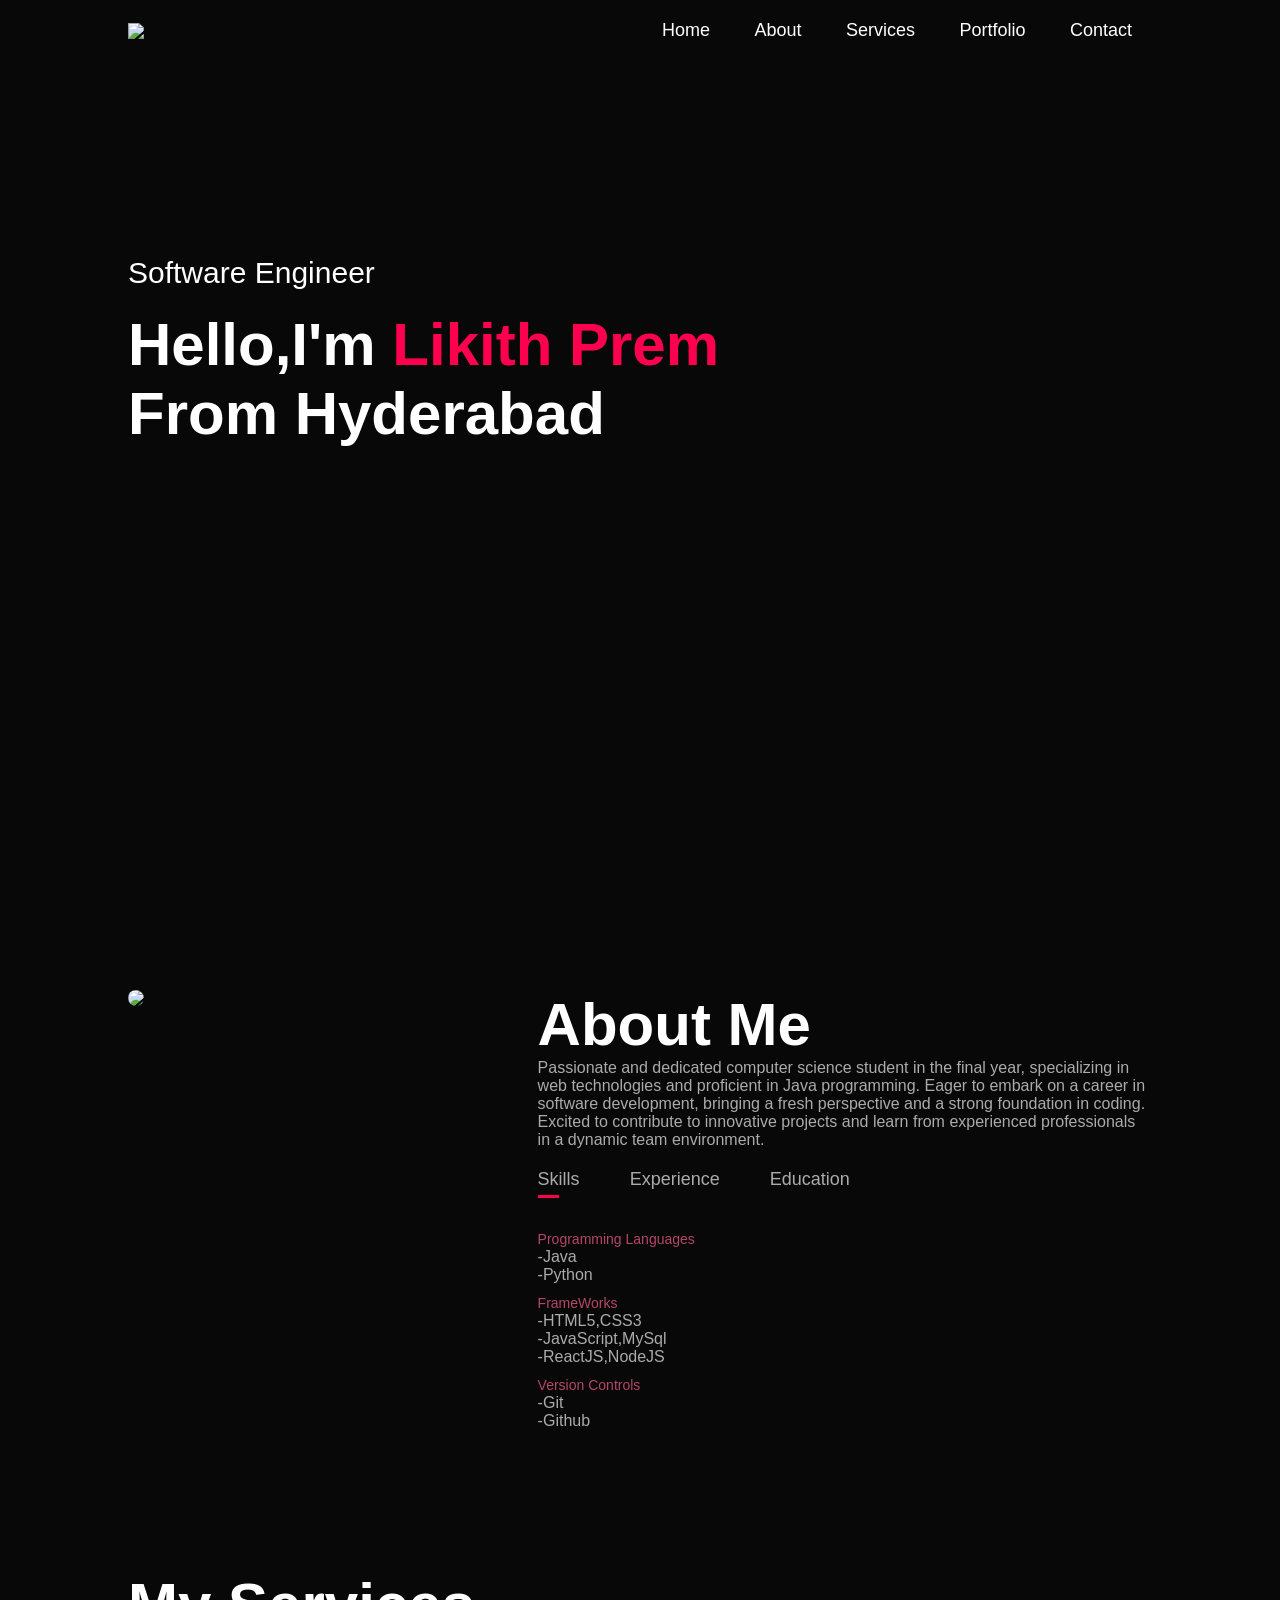
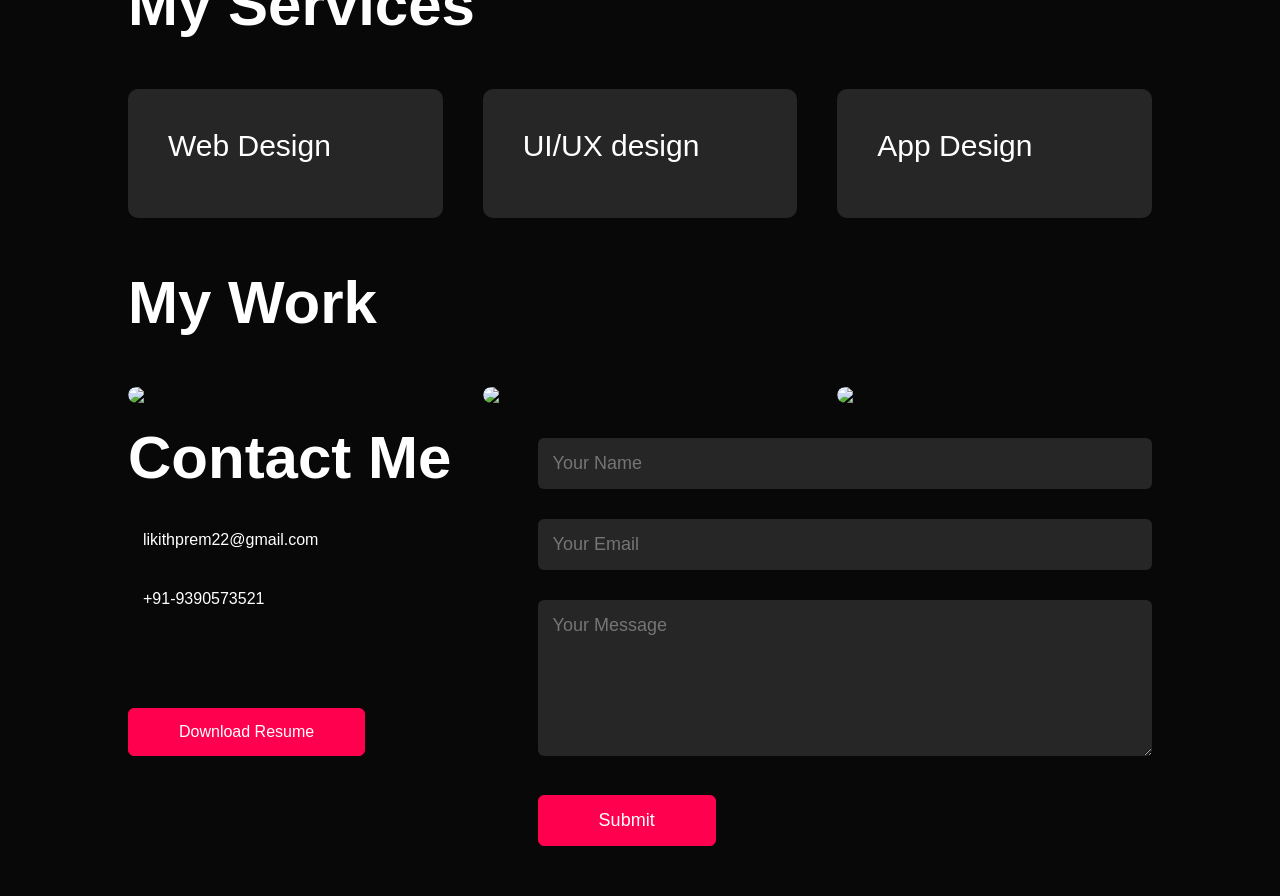
==== index.html @ 2af1be63 "Add files via upload" ====
<!DOCTYPE html>
<html lang="en">
<head>
    <meta charset="UTF-8">
    <meta name="viewport" content="width=device-width, initial-scale=1.0">
    <title>Personal Portfolio</title>
    <link rel="stylesheet" href="style.css">
    <script src="https://kit.fontawesome.com/5c89b0942e.js" crossorigin="anonymous"></script>
</head>
<body>
    <div id="header">
        <div class="container">
            <nav>
                <img src="pics\C (1).png" class="logo">
                <ul id="sidemenu">
                    <li><a href="#header">Home</a></li>
                    <li><a href="#about">About</a></li>
                    <li><a href="#services">Services</a></li>
                    <li><a href="#portfolio">Portfolio</a></li>
                    <li><a href="#contact">Contact</a></li>
                    <i class="fa-solid fa-circle-xmark"onclick="closemenu()"></i>
                </ul>
                <i class="fa-solid fa-bars"onclick="openmenu()"></i>
            </nav>
            <div class="header-text">
                <p>Software Engineer</p>
                <h1>Hello,I'm <span>Likith Prem</span><br>From Hyderabad</h1>
            </div>
        </div>
    </div>
    <!-- ----------------------about---------- -->
    <div id="about">
        <div class="container">
            <div class="row">
                <div class="about-col-1">
                    <img src="pics\mypic.jpg">
                </div>
                <div class="about-col-2">
                    <h1 class="sub-title">About Me</h1>
                    <p>Passionate and dedicated computer science student in the final year, specializing in web technologies and proficient in Java programming. Eager to embark on a career in software development, bringing a fresh perspective and a strong foundation in coding. Excited to contribute to innovative projects and learn from experienced professionals in a dynamic team environment.</p>
                    <div class="tab-titles">
                        <p class="tab-links active-link" onclick="opentab('skills')">Skills</p>
                        <p class="tab-links" onclick="opentab('experience')">Experience</p>
                        <p class="tab-links" onclick="opentab('education')">Education</p>
                    </div>
                    <div class="tab-contents active-tab" id="skills">
                        <ul>
                            <li><span>Programming Languages</span><br>-Java<br>-Python</li>
                            <li><span>FrameWorks</span><br>-HTML5,CSS3 <br>-JavaScript,MySql<br>-ReactJS,NodeJS</li>
                            <li><span>Version Controls</span><br>-Git <br>-Github</li>
                        </ul>
                    </div>
                    <div class="tab-contents" id="experience">
                        <ul>
                            <li><span>SDE Intern(ITJOBXS)</span><br>Jan 2023 - April 2023(Online) <br>-worked on the Design and Development part of a fully responsive webpage for a particular section of Desi QnA.
                            <br>-Worked on User Verification/Authentication + Engineering
                            challenges of detecting and removing fake bots and posts.
                        <br>-Tech Stacks: HTML, CSS, JS, Bootstrap, PHP, MySQL</li>
                        </ul>
                    </div>
                    <div class="tab-contents" id="education">
                        <ul>
                            <li><span>B-Tech(CSE) - 8.17CGPA</span> <br>Gokaraju Rangaraju Institute of Engineering & Technology<br>Dec 2020-Currently</li>
                            <li><span>Higher Secondary - 85%</span> <br>Sri Chaitanya Junior Kalasala<br>2019</li>
                            <li><span>Secondary - 9.0CGPA</span> <br>Gowtham Model School<br>2017</li>
                        </ul>
                    </div>
                </div>
            </div>
        </div>
    </div>
    <!-- --------------------------services--------------------- -->
    <div id="services">
        <div class="container">
            <h1 class="sub-title">My Services</h1> 
            <div class="services-list">
                <div>
                    <i class="fa-solid fa-code"></i>
                    <h2>Web Design</h2>
                    <p></p>
                    <!-- <a href="#">Learn More</a> -->
                </div>
                <div>
                    <i class="fa-solid fa-crop"></i>
                    <h2>UI/UX design</h2>
                    <p></p>
                    <!-- <a href="#">Learn More</a> -->
                </div>
                <div>
                    <i class="fa-brands fa-app-store-ios"></i>
                    <h2>App Design</h2>
                    <p></p>
                    <!-- <a href="#">Learn More</a> -->
                </div>
            </div>
        </div>
    </div>
    <!-- ---------------portfolio---------- -->
    <div id="portfolio">
        <div class="container">
            <h1 class="sub-title">My Work</h1>
            <div class="work-list">
                <div class="work">
                    <img src="pics\work-1.png">
                    <div class="layer">
                        <h3>social media App</h3>
                        <p>the app connects people</p>
                        <a href="#"><i class="fa-sharp fa-solid fa-arrow-up-right-from-square"></i></a>
                    </div>
                </div>
                <div class="work">
                    <img src="pics\Myntra.jpg">
                    <div class="layer">
                        <h3>Myntra Clone</h3>
                        <p>"Introducing our Myntra-inspired e-commerce platform, redefining online fashion experiences."</p>
                        <a href="https://github.com/Likithprem22/Myntra-clone"><i class="fa-sharp fa-solid fa-arrow-up-right-from-square"></i></a>
                    </div>
                </div>
                <div class="work">
                    <img src="pics\memory1.jpg">
                    <div class="layer">
                        <h3>Memory Game</h3>
                        <p>"Presenting a captivating memory game where fun meets cognitive challenge in every flip!"</p>
                        <a href="https://github.com/Likithprem22/MemoryGame"><i class="fa-sharp fa-solid fa-arrow-up-right-from-square"></i></a>
                    </div>
                </div>
            </div>
            <!-- <a href="#" class="btn">See more</a> -->
        </div>
    </div>
    <!-- -----------------contact-------- -->
    <div id="contact">
        <div class="container">
            <div class="row">
                <div class="contact-left">
                    <h1 class="sub-title">Contact Me</h1>
                    <p><i class="fa-solid fa-paper-plane"></i>likithprem22@gmail.com</p>
                    <p><i class="fa-sharp fa-solid fa-phone"></i>+91-9390573521</p>
                    <div class="social-icons">
                        <a href="https://www.linkedin.com/in/cheema-likith-prem/"><i class="fa-brands fa-linkedin"></i></a>
                        <a href="https://www.instagram.com/likithprem22/"><i class="fa-brands fa-instagram"></i></a>
                        <a href=""><i class="fa-brands fa-twitter"></i></a>
                    </div>
                    <a href="pics\LikithPrem_resume (3).pdf" download class="btn btn2">Download Resume</a>
                </div>
                <div class="contact-right">
                    <form name="submit-to-google-sheet">
                        <input type="text" name="Name" placeholder="Your Name" required>
                        <input type="email" name="email" placeholder="Your Email" required>
                        <textarea name="Message" rows="6" placeholder="Your Message"></textarea>
                        <button type="submit" class="btn btn2">Submit</button>
                    </form>
                    <span id="msg"></span>
                </div>
            </div>
        </div>
        <!-- <div class="copyright">
            <p>Copyright</p>
        </div> -->
    </div>
    <script>
        var tablinks =document.getElementsByClassName("tab-links");
        var tabcontents =document.getElementsByClassName("tab-contents");
        function opentab(tabname){
            for(tablink of tablinks){
                tablink.classList.remove("active-link");
            }
            for(tabcontent of tabcontents){
                tabcontent.classList.remove("active-tab");
            }
            event.currentTarget.classList.add("active-link");
            document.getElementById(tabname).classList.add("active-tab");
        }
    </script>
    <script>
var sidemenu = document.getElementById("sidemenu");
function openmenu(){
    sidemenu.style.right= "0";
}
function closemenu(){
    sidemenu.style.right= "-200px";
}
</script>
<script>
    const scriptURL = 'https://script.google.com/macros/s/AKfycbwLRr-toglvDGui-hC7Mgb5IeVQiVKmp1J4BWBomZc_WEASEVz33Jfh1xf89oc_VymQ/exec'
    const form = document.forms['submit-to-google-sheet']
    const msg=document.getElementById("msg")
    form.addEventListener('submit', e => {
      e.preventDefault()
      fetch(scriptURL, { method: 'POST', body: new FormData(form)})
        .then(response => {
            msg.innerHTML = "Message Sent Successfully"
            setTimeout(function(){
                msg.innerHTML=""
            },5000)
            form.reset()
        })
        .catch(error => console.error('Error!', error.message))
    })
  </script>
</body>
</html>
---- style.css ----
*{
    margin: 0;
    padding: 0;
    /* font-family: 'Poppins',sans-serif; */
    font-family: sans-serif;
    box-sizing: border-box;
}
html{
    scroll-behavior: smooth;
}
body{
    background: #080808;
    color: #fff;
}
#header{
    width: 100%;
    height: 100vh;
    /* background-image: url(--); */
    background-size: cover;
    background-position:center;
}
.container{
    padding: 10px 10%;
}
nav{
    display: flex;
    align-items: center;
    justify-content: space-between;
    flex-wrap: wrap;
}
.logo{
    width:140px;
}
nav ul li{
    display: inline-block;
    list-style: none;
    margin: 10px 20px;
}
nav ul li a{
    color: #fff;
    text-decoration: none;
    font-size: 18px;
    position: relative;
}
nav ul li a::after{
    content: '';
    width: 0%;
    height: 3px;
    background: #ff004f;
    position: absolute;
    left: 0;
    bottom: -6px;
    transition: 0.5s;
}
nav ul li a:hover::after{
    width: 100%;
}
.header-text{
    margin-top: 20%;
    font-size: 30px;
}
.header-text h1{
    font-size: 60px;
    margin-top: 20px;
}
.header-text h1 span{
    color: #ff004f;
}
/* -----------about----------- */
#about{
    padding: 80px 0;
    color: #ababab;
}
.row{
    display: flex;
    justify-content: space-between;
    flex-wrap: wrap;
}
.about-col-1{
    flex-basis: 35%;
}
.about-col-1 img{
    width: 100%;
    border-radius: 15px;
}
.about-col-2{
    flex-basis: 60%;
}
.sub-title{
    font-size: 60px;
    font-weight: 600;
    color: #fff;
}
.tab-titles{
    display: flex;
    margin: 20px 0 40px;
}
.tab-links{
    margin-right: 50px;
    font-size: 18px;
    font-weight: 500;
    cursor: pointer;
    position: relative;
}
.tab-links::after{
    content: '';
    width: 0;
    height: 3px;
    background:#ff004f;
    position: absolute;
    left: 0;
    bottom: -8px;
    transition: 0.5s;
}
.tab-links.active-link::after{
    width: 50%;
}
.tab-contents ul li{
    list-style: none;
    margin: 10px 0;
}
.tab-contents ul li span{
    color: #b54769;
    font-size: 14px;
}
.tab-contents{
    display: none;
}
.tab-contents.active-tab{
    display: block;
}
/* ---------------------services----------------- */
#services{
    padding: 30px 0;
}
.services-list{
    display: grid;
    grid-template-columns: repeat(auto-fit,minmax(250px, 1fr));
    grid-gap: 40px;
    margin-top: 50px;
}
.services-list div{
    background: #262626;
    padding: 40px;
    font-size: 13px;
    font-weight: 300;
    border-radius: 10px;
    transition: background 0.5s,transform 0.5s;
}
.services-list div i{
    font-size: 50px;
    margin-bottom: 30px;;
}
.services-list div h2{
    font-size: 30px;
    font-weight: 500;
    margin-bottom: 15px;
}
.services-list div a{
    text-decoration: none;
    color: #fff;
    font-size: 12px;
    margin-top: 20px;
    display: inline-block;
}
.services-list div:hover{
    background: #ff004f;
    transform: translateY(-10px);
}
/* ------------------portfolio---------- */
#porfolio{
    padding: 50px 0;
}
.work-list{
    display: grid;
    grid-template-columns: repeat(auto-fit,minmax(250px, 1fr));
    grid-gap: 40px;
    margin-top: 50px;
}
.work{
    border-radius: 10px;
    position: relative;
    overflow: hidden;
}
.work img{
    width: 100%;
    border-radius: 10px;
    display: block;
    transition: transform 0.5s;
}
.layer{
    width: 100%;
    height: 0;
    background: linear-gradient(rgba(0,0,0,0.6),#ff004f);
    border-radius: 10px;
    position: absolute;
    left: 0;
    bottom: 0;
    overflow: hidden;
    display: flex;
    align-items: center;
    justify-content: center;
    flex-direction: column;
    padding: 0 40px;
    text-align: center;
    font-size: 14px;
    transition: height 0.5s;
}
.layer h3{
    font-weight: 500;
    margin-bottom: 20px;
}
.layer a{
    margin-top: 20px;
    color: #ff004f;
    text-decoration: none;
    font-size: 18px;
    line-height: 60px;
    background: #fff;
    width: 60px;
    height: 60px;
    border-radius: 50%;
    text-align: center;
}
.work:hover img{
    transform: scale(1.1);
}
.work:hover .layer{
    height: 100%;
}
.btn{
    display: block;
    margin: 50px auto;
    width: fit-content;
    border: 1px solid #ff004f;
    padding: 14px 50px;
    border-radius: 6px;
    text-decoration: none;
    color: #fff;
    transition: background 0.5s;
}
.btn:hover{
    background: #ff004f;
}
/* -----------------contact--------- */
.contact-left{
    flex-basis: 35%;
}
.contact-right{
    flex-basis: 60%;
}
.contact-left p{
    margin-top: 30px;
}
.contact-left p i{
    color: #ff004f;
    margin-right: 15px;
    font-size: 25px;
}
.social-icons{
    margin-top: 30px;
}
.social-icons a{
    text-decoration: none;
    font-size: 30px;
    margin-right: 15px;
    color: #ababab;
    display: inline-block;
    transition: transform 0.5s;
}
.social-icons a:hover{
    color:#ff004f;
    transform: translateY(-5px);
}
.btn.btn2{
    display: inline-block;
    background: #ff004f;
}
.contact-right form{
    width: 100%;
}
form input,form textarea{
    width: 100%;
    border: 0;
    outline: none;
    background: #262626;
    padding: 15px;
    margin: 15px 0;
    color: #fff;
    font-size: 18px;
    border-radius: 6px;
}
form .btn2{
    padding: 14px 60px;
    font-size: 18px;
    margin-top: 20px;
    cursor: pointer;
}
.copyright{
    width: 100%;
    text-align: center;
    padding: 25px 0;
    background: #262626;
    font-weight: 300;
    margin-top: 20px;
}
/* ----------------------css for small screen--------- */
nav .fa-solid{
    display: none;
}
@media only screen and (max-width:600px){
    #header{
        background-image: url(pics/phone-background.png);
    }
    .header-text{
        margin-top: 100%;
        font-size: 16px;
    }
    .header-text h1{
        font-size: 30px;
    }
    nav .fa-solid{
        display: block;
        font-size: 25px;
    }
    nav ul{
        background: #ff004f;
        position: fixed;
        top: 0;
        right: -200px;
        width: 200px;
        height: 100vh;
        padding-top: 50px;
        z-index: 2;
        transition: right 0.5s;
    }
    nav ul li{
        display: block;
        margin: 25px;
    }
    nav ul .fa-solid{
        position: absolute;
        top: 25px;
        left: 25px;
        cursor: pointer;
    }
    .sub-title{
        font-size: 40px;
    }
    .about-col-1, .about-col-2{
        flex-basis:100%
    }
    .about-col-1{
        margin-bottom: 30px;
    }
    .about-col-2{
        font-size: 14px;
    }
    .tab-links{
        font-size: 16px;
        margin-right: 20px;
    }
    .contact-left, .contact-right{
        flex-basis: 100%;
    }
    .copyright{
        font-size: 14px;
    }
}
#msg{
    color: #61b752;
    margin-top: -40px;
    display: block;
}
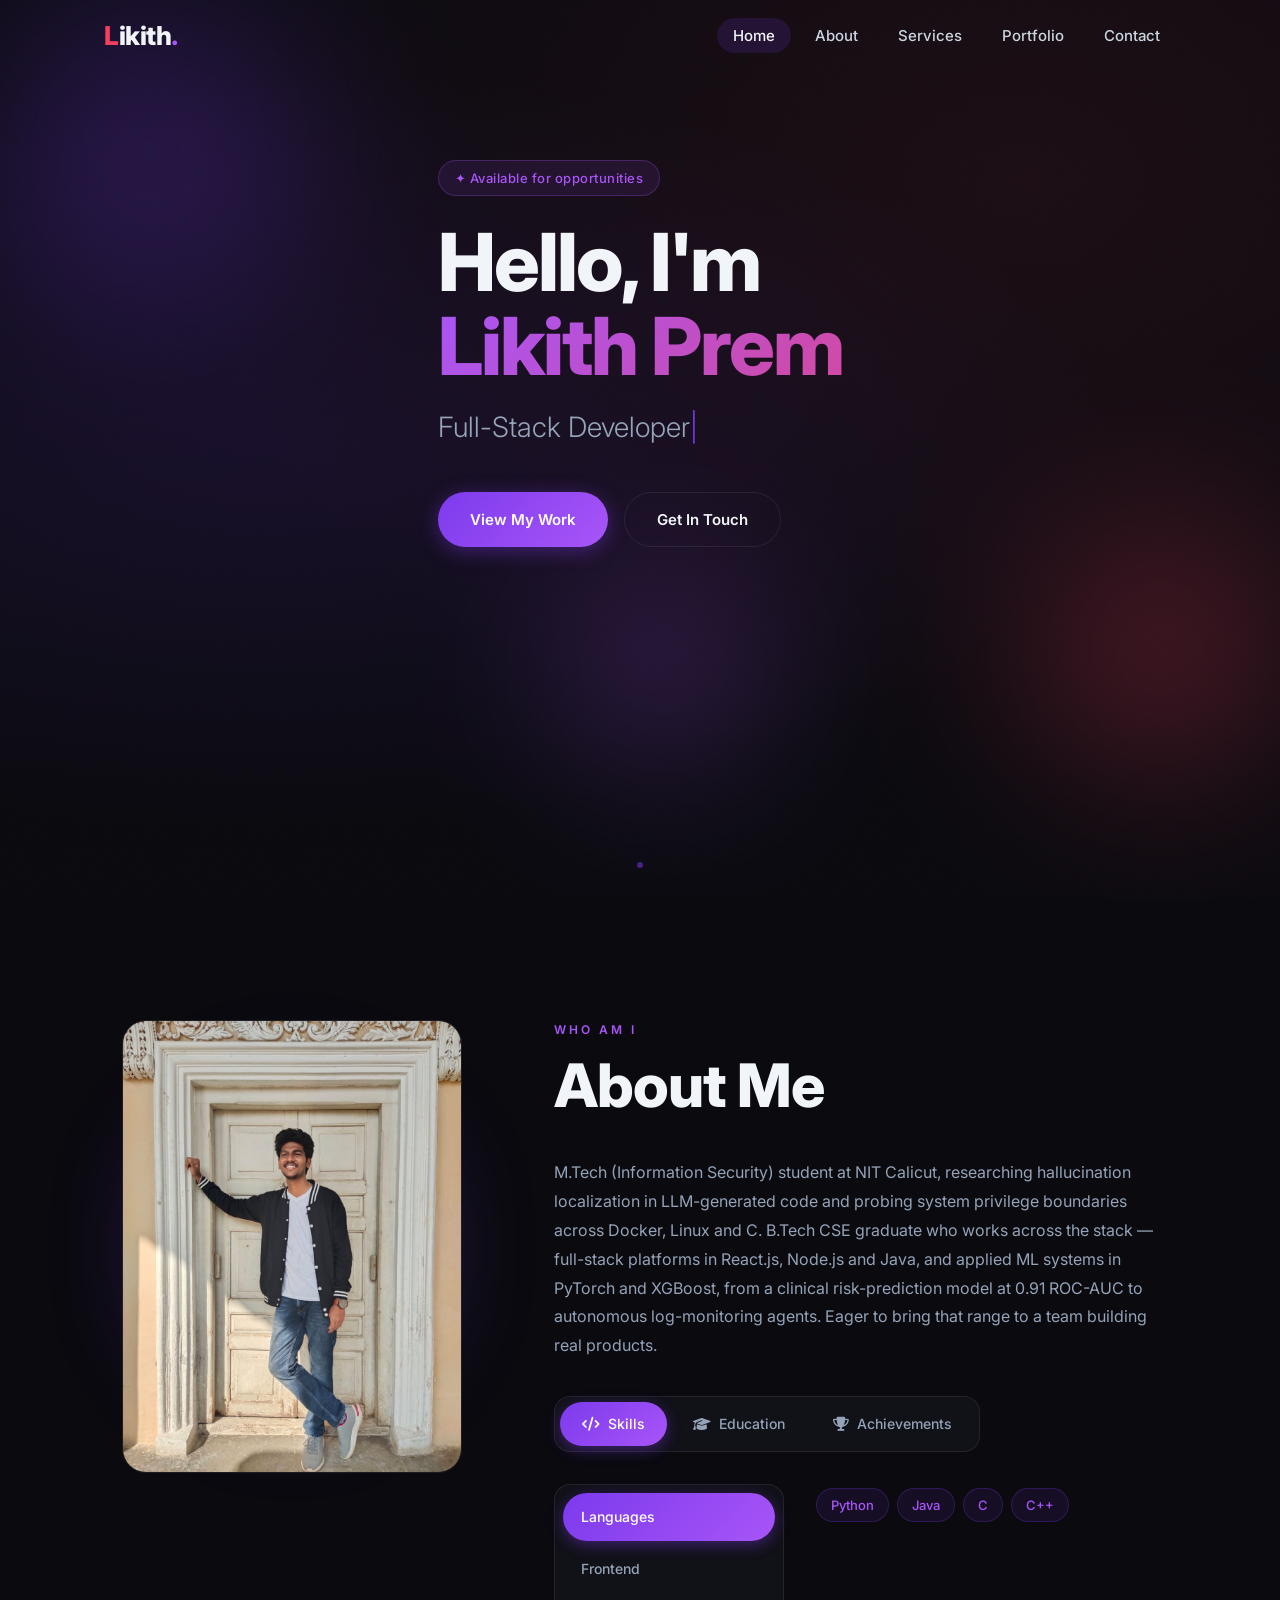
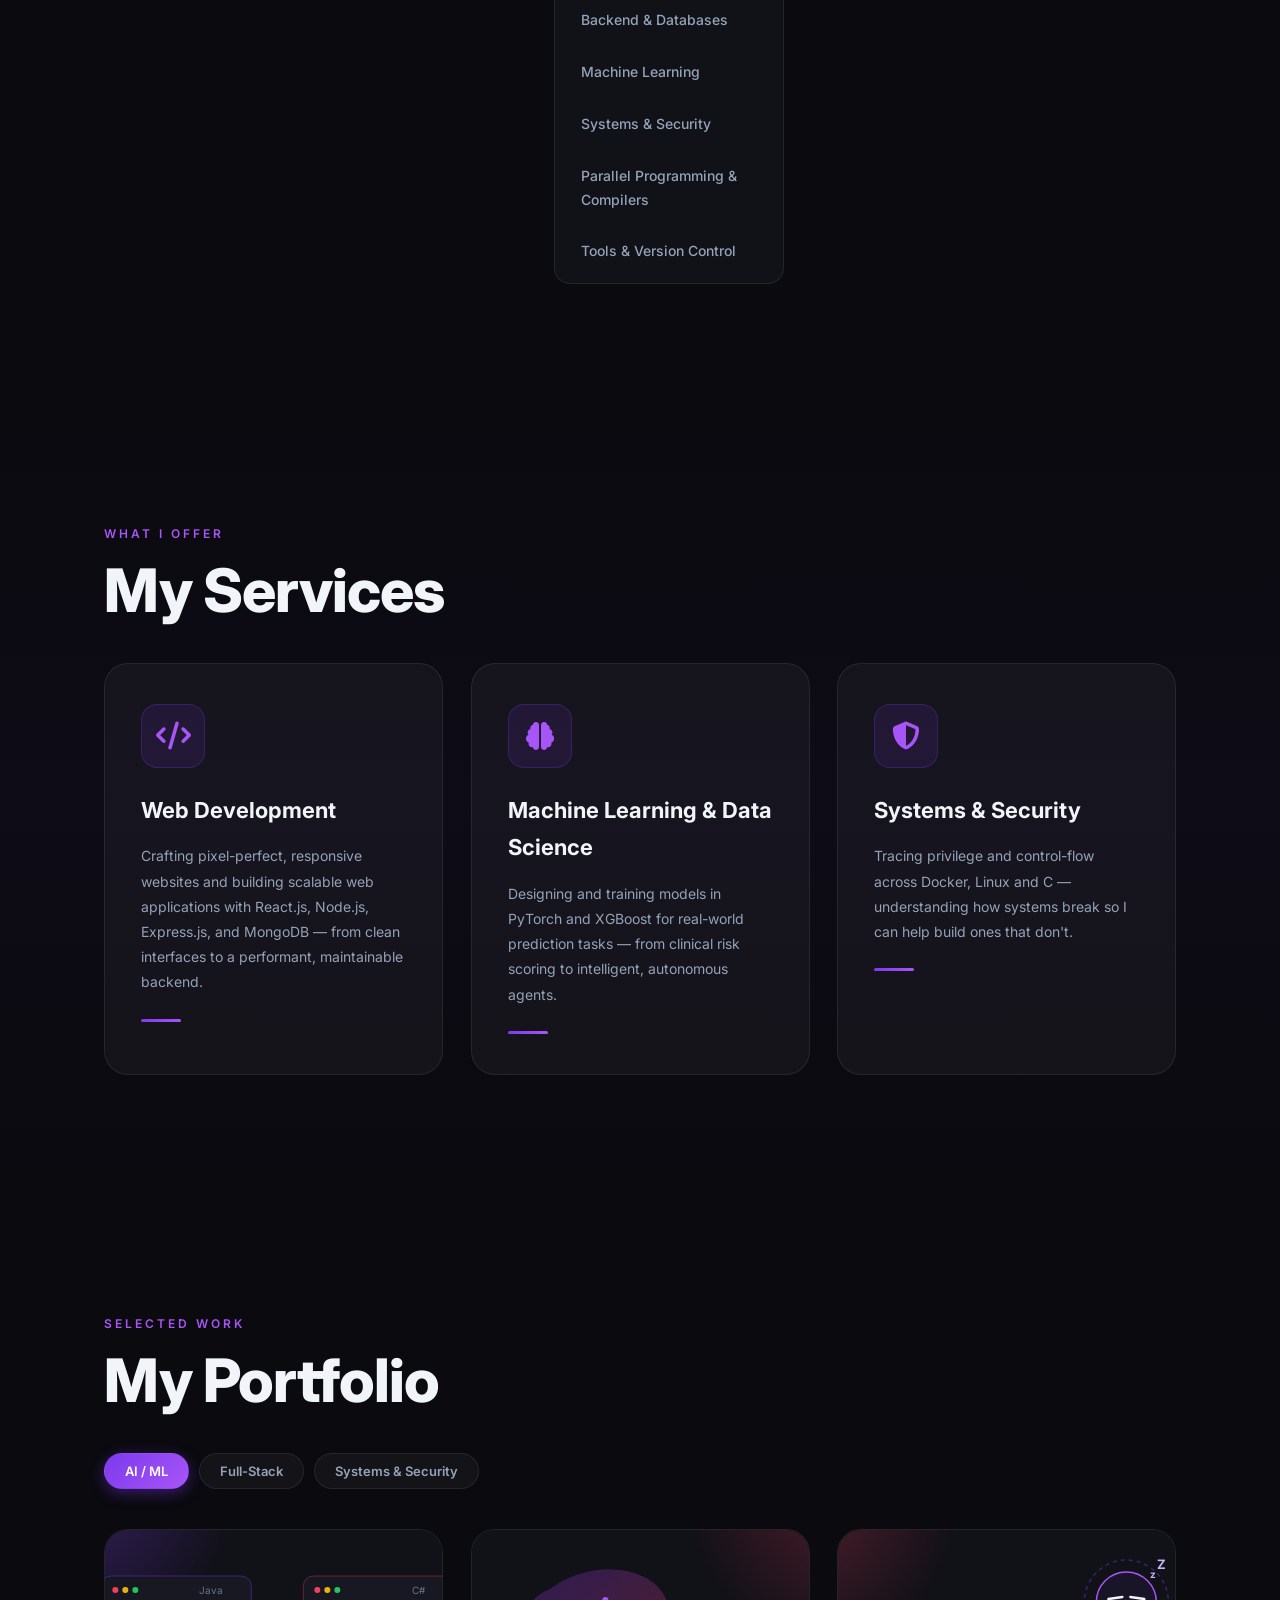
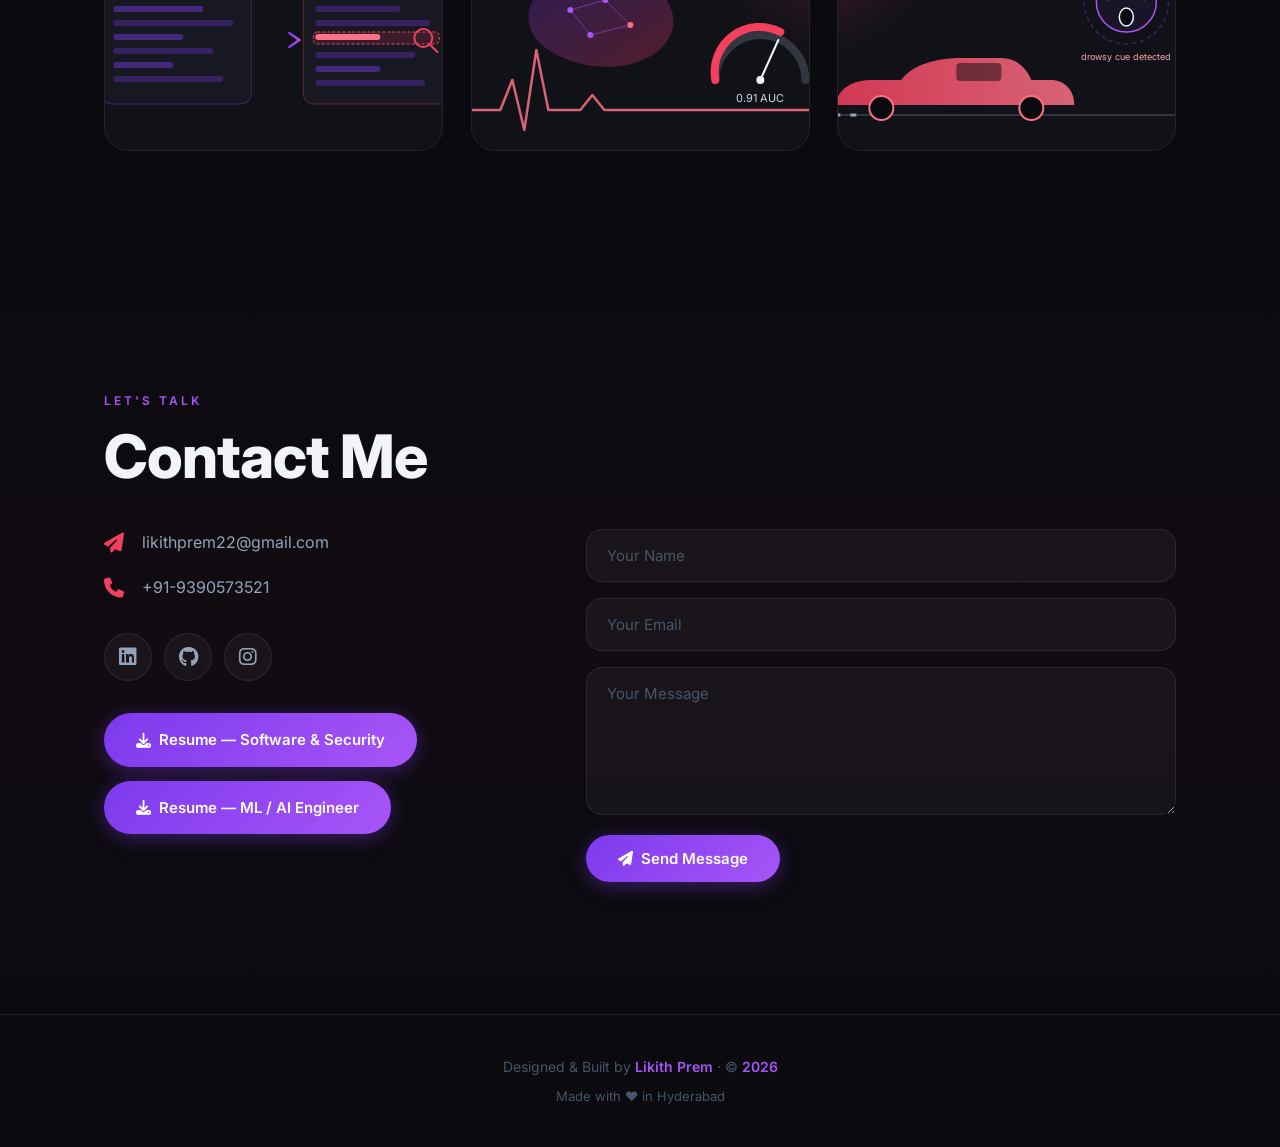
==== commit 596b36c6: "Redesign portfolio: flatten to repo root, remove stale assets - Move index.html/style.css/assets fro" ====
--- a/index.html
+++ b/index.html
@@ -1,202 +1,804 @@
-<!DOCTYPE html>
-<html lang="en">
-<head>
-    <meta charset="UTF-8">
-    <meta name="viewport" content="width=device-width, initial-scale=1.0">
-    <title>Personal Portfolio</title>
-    <link rel="stylesheet" href="style.css">
-    <script src="https://kit.fontawesome.com/5c89b0942e.js" crossorigin="anonymous"></script>
-</head>
-<body>
-    <div id="header">
-        <div class="container">
-            <nav>
-                <img src="pics\C (1).png" class="logo">
-                <ul id="sidemenu">
-                    <li><a href="#header">Home</a></li>
-                    <li><a href="#about">About</a></li>
-                    <li><a href="#services">Services</a></li>
-                    <li><a href="#portfolio">Portfolio</a></li>
-                    <li><a href="#contact">Contact</a></li>
-                    <i class="fa-solid fa-circle-xmark"onclick="closemenu()"></i>
-                </ul>
-                <i class="fa-solid fa-bars"onclick="openmenu()"></i>
-            </nav>
-            <div class="header-text">
-                <p>Software Engineer</p>
-                <h1>Hello,I'm <span>Likith Prem</span><br>From Hyderabad</h1>
-            </div>
-        </div>
-    </div>
-    <!-- ----------------------about---------- -->
-    <div id="about">
-        <div class="container">
-            <div class="row">
-                <div class="about-col-1">
-                    <img src="pics\mypic.jpg">
-                </div>
-                <div class="about-col-2">
-                    <h1 class="sub-title">About Me</h1>
-                    <p>Passionate and dedicated computer science student in the final year, specializing in web technologies and proficient in Java programming. Eager to embark on a career in software development, bringing a fresh perspective and a strong foundation in coding. Excited to contribute to innovative projects and learn from experienced professionals in a dynamic team environment.</p>
-                    <div class="tab-titles">
-                        <p class="tab-links active-link" onclick="opentab('skills')">Skills</p>
-                        <p class="tab-links" onclick="opentab('experience')">Experience</p>
-                        <p class="tab-links" onclick="opentab('education')">Education</p>
-                    </div>
-                    <div class="tab-contents active-tab" id="skills">
-                        <ul>
-                            <li><span>Programming Languages</span><br>-Java<br>-Python</li>
-                            <li><span>FrameWorks</span><br>-HTML5,CSS3 <br>-JavaScript,MySql<br>-ReactJS,NodeJS</li>
-                            <li><span>Version Controls</span><br>-Git <br>-Github</li>
-                        </ul>
-                    </div>
-                    <div class="tab-contents" id="experience">
-                        <ul>
-                            <li><span>SDE Intern(ITJOBXS)</span><br>Jan 2023 - April 2023(Online) <br>-worked on the Design and Development part of a fully responsive webpage for a particular section of Desi QnA.
-                            <br>-Worked on User Verification/Authentication + Engineering
-                            challenges of detecting and removing fake bots and posts.
-                        <br>-Tech Stacks: HTML, CSS, JS, Bootstrap, PHP, MySQL</li>
-                        </ul>
-                    </div>
-                    <div class="tab-contents" id="education">
-                        <ul>
-                            <li><span>B-Tech(CSE) - 8.17CGPA</span> <br>Gokaraju Rangaraju Institute of Engineering & Technology<br>Dec 2020-Currently</li>
-                            <li><span>Higher Secondary - 85%</span> <br>Sri Chaitanya Junior Kalasala<br>2019</li>
-                            <li><span>Secondary - 9.0CGPA</span> <br>Gowtham Model School<br>2017</li>
-                        </ul>
-                    </div>
-                </div>
-            </div>
-        </div>
-    </div>
-    <!-- --------------------------services--------------------- -->
-    <div id="services">
-        <div class="container">
-            <h1 class="sub-title">My Services</h1> 
-            <div class="services-list">
-                <div>
-                    <i class="fa-solid fa-code"></i>
-                    <h2>Web Design</h2>
-                    <p></p>
-                    <!-- <a href="#">Learn More</a> -->
-                </div>
-                <div>
-                    <i class="fa-solid fa-crop"></i>
-                    <h2>UI/UX design</h2>
-                    <p></p>
-                    <!-- <a href="#">Learn More</a> -->
-                </div>
-                <div>
-                    <i class="fa-brands fa-app-store-ios"></i>
-                    <h2>App Design</h2>
-                    <p></p>
-                    <!-- <a href="#">Learn More</a> -->
-                </div>
-            </div>
-        </div>
-    </div>
-    <!-- ---------------portfolio---------- -->
-    <div id="portfolio">
-        <div class="container">
-            <h1 class="sub-title">My Work</h1>
-            <div class="work-list">
-                <div class="work">
-                    <img src="pics\work-1.png">
-                    <div class="layer">
-                        <h3>social media App</h3>
-                        <p>the app connects people</p>
-                        <a href="#"><i class="fa-sharp fa-solid fa-arrow-up-right-from-square"></i></a>
-                    </div>
-                </div>
-                <div class="work">
-                    <img src="pics\Myntra.jpg">
-                    <div class="layer">
-                        <h3>Myntra Clone</h3>
-                        <p>"Introducing our Myntra-inspired e-commerce platform, redefining online fashion experiences."</p>
-                        <a href="https://github.com/Likithprem22/Myntra-clone"><i class="fa-sharp fa-solid fa-arrow-up-right-from-square"></i></a>
-                    </div>
-                </div>
-                <div class="work">
-                    <img src="pics\memory1.jpg">
-                    <div class="layer">
-                        <h3>Memory Game</h3>
-                        <p>"Presenting a captivating memory game where fun meets cognitive challenge in every flip!"</p>
-                        <a href="https://github.com/Likithprem22/MemoryGame"><i class="fa-sharp fa-solid fa-arrow-up-right-from-square"></i></a>
-                    </div>
-                </div>
-            </div>
-            <!-- <a href="#" class="btn">See more</a> -->
-        </div>
-    </div>
-    <!-- -----------------contact-------- -->
-    <div id="contact">
-        <div class="container">
-            <div class="row">
-                <div class="contact-left">
-                    <h1 class="sub-title">Contact Me</h1>
-                    <p><i class="fa-solid fa-paper-plane"></i>likithprem22@gmail.com</p>
-                    <p><i class="fa-sharp fa-solid fa-phone"></i>+91-9390573521</p>
-                    <div class="social-icons">
-                        <a href="https://www.linkedin.com/in/cheema-likith-prem/"><i class="fa-brands fa-linkedin"></i></a>
-                        <a href="https://www.instagram.com/likithprem22/"><i class="fa-brands fa-instagram"></i></a>
-                        <a href=""><i class="fa-brands fa-twitter"></i></a>
-                    </div>
-                    <a href="pics\LikithPrem_resume (3).pdf" download class="btn btn2">Download Resume</a>
-                </div>
-                <div class="contact-right">
-                    <form name="submit-to-google-sheet">
-                        <input type="text" name="Name" placeholder="Your Name" required>
-                        <input type="email" name="email" placeholder="Your Email" required>
-                        <textarea name="Message" rows="6" placeholder="Your Message"></textarea>
-                        <button type="submit" class="btn btn2">Submit</button>
-                    </form>
-                    <span id="msg"></span>
-                </div>
-            </div>
-        </div>
-        <!-- <div class="copyright">
-            <p>Copyright</p>
-        </div> -->
-    </div>
-    <script>
-        var tablinks =document.getElementsByClassName("tab-links");
-        var tabcontents =document.getElementsByClassName("tab-contents");
-        function opentab(tabname){
-            for(tablink of tablinks){
-                tablink.classList.remove("active-link");
-            }
-            for(tabcontent of tabcontents){
-                tabcontent.classList.remove("active-tab");
-            }
-            event.currentTarget.classList.add("active-link");
-            document.getElementById(tabname).classList.add("active-tab");
-        }
-    </script>
-    <script>
-var sidemenu = document.getElementById("sidemenu");
-function openmenu(){
-    sidemenu.style.right= "0";
-}
-function closemenu(){
-    sidemenu.style.right= "-200px";
-}
-</script>
-<script>
-    const scriptURL = 'https://script.google.com/macros/s/AKfycbwLRr-toglvDGui-hC7Mgb5IeVQiVKmp1J4BWBomZc_WEASEVz33Jfh1xf89oc_VymQ/exec'
-    const form = document.forms['submit-to-google-sheet']
-    const msg=document.getElementById("msg")
-    form.addEventListener('submit', e => {
-      e.preventDefault()
-      fetch(scriptURL, { method: 'POST', body: new FormData(form)})
-        .then(response => {
-            msg.innerHTML = "Message Sent Successfully"
-            setTimeout(function(){
-                msg.innerHTML=""
-            },5000)
-            form.reset()
-        })
-        .catch(error => console.error('Error!', error.message))
-    })
-  </script>
-</body>
+<!DOCTYPE html>
+<html lang="en">
+<head>
+    <meta charset="UTF-8">
+    <meta name="viewport" content="width=device-width, initial-scale=1.0">
+    <meta name="description" content="Likith Prem — M.Tech (Information Security) student at NIT Calicut. Full-stack developer, applied ML engineer, and systems security enthusiast — React.js, Node.js, Java, PyTorch, Docker &amp; Linux.">
+    <meta name="keywords" content="Likith Prem, portfolio, NIT Calicut, M.Tech, information security, software engineer, machine learning engineer, ML, AI, web developer, full stack developer, Hyderabad, Java, Python, C++, React, Node.js, MongoDB, PyTorch, XGBoost, Docker, Linux">
+    <meta name="author" content="Likith Prem">
+    <meta property="og:title" content="Likith Prem — Software Engineer & ML Engineer, NIT Calicut">
+    <meta property="og:description" content="Portfolio of Likith Prem — M.Tech (Information Security) student at NIT Calicut and B.Tech CSE graduate, building full-stack web platforms (React.js, Node.js, Java), applied ML systems (PyTorch, XGBoost), and systems security projects (Docker, Linux, C).">
+    <title>Likith Prem — Software Engineer & ML Engineer</title>
+    <link rel="preconnect" href="https://fonts.googleapis.com">
+    <link rel="preconnect" href="https://fonts.gstatic.com" crossorigin>
+    <link href="https://fonts.googleapis.com/css2?family=Inter:wght@300;400;500;600;700;800&display=swap" rel="stylesheet">
+    <link rel="stylesheet" href="style.css">
+    <link rel="icon" type="image/png" href="C (1).png">
+    <link rel="apple-touch-icon" href="C (1).png">
+    <meta property="og:image" content="mypic.jpg">
+    <meta property="og:type" content="website">
+    <meta name="twitter:card" content="summary_large_image">
+    <meta name="twitter:title" content="Likith Prem — Software Engineer & ML Engineer">
+    <meta name="twitter:description" content="Full-stack developer, applied ML engineer & systems security enthusiast — React.js, Node.js, Java, PyTorch, Docker.">
+    <meta name="twitter:image" content="mypic.jpg">
+    <link rel="stylesheet" href="https://cdnjs.cloudflare.com/ajax/libs/font-awesome/6.5.2/css/all.min.css" crossorigin="anonymous" referrerpolicy="no-referrer">
+</head>
+<body>
+    <div id="scroll-progress"></div>
+
+    <!-- ========== HERO / HEADER ========== -->
+    <header id="header">
+        <div class="blob blob-1"></div>
+        <div class="blob blob-2"></div>
+        <div class="blob blob-3"></div>
+
+        <nav id="site-nav">
+            <div class="nav-inner">
+                <a href="#header" class="logo-text" id="nav-logo" aria-label="Likith Prem"><span class="logo-l">L</span>ikith<span class="logo-dot">.</span></a>
+                <ul id="sidemenu">
+                    <li><a href="#header" id="nav-home">Home</a></li>
+                    <li><a href="#about" id="nav-about">About</a></li>
+                    <li><a href="#services" id="nav-services">Services</a></li>
+                    <li><a href="#portfolio" id="nav-portfolio">Portfolio</a></li>
+                    <li><a href="#contact" id="nav-contact">Contact</a></li>
+                    <i class="fa-solid fa-circle-xmark" id="close-menu-btn" onclick="closemenu()"></i>
+                </ul>
+                <i class="fa-solid fa-bars" id="open-menu-btn" onclick="openmenu()"></i>
+            </div>
+        </nav>
+
+        <div class="container">
+            <div class="header-text">
+                <p class="hero-tag hero-anim" style="animation-delay:0.1s">✦ Available for opportunities</p>
+                <h1 class="hero-anim" style="animation-delay:0.25s">Hello, I'm<br><span class="gradient-text" id="typed-name">Likith Prem</span></h1>
+                <p class="hero-subtitle hero-anim" style="animation-delay:0.4s"><span id="typed-role"></span><span class="cursor-blink">|</span></p>
+                <div class="hero-cta hero-anim" style="animation-delay:0.55s">
+                    <a href="#portfolio" class="btn btn-primary" id="view-work-btn">View My Work</a>
+                    <a href="#contact" class="btn btn-outline" id="contact-hero-btn">Get In Touch</a>
+                </div>
+            </div>
+        </div>
+
+        <div class="scroll-indicator">
+            <div class="scroll-dot"></div>
+        </div>
+    </header>
+
+    <!-- ========== ABOUT ========== -->
+    <section id="about">
+        <div class="container">
+            <div class="row">
+                <div class="about-col-1 reveal">
+                    <div class="profile-glow-wrapper">
+                        <img src="mypic.jpg" alt="Likith Prem" class="profile-img">
+                        <div class="profile-glow"></div>
+                    </div>
+                </div>
+                <div class="about-col-2 reveal">
+                    <h2 class="section-label">Who Am I</h2>
+                    <h1 class="sub-title">About Me</h1>
+                    <p class="about-description">M.Tech (Information Security) student at NIT Calicut, researching hallucination localization in LLM-generated code and probing system privilege boundaries across Docker, Linux and C. B.Tech CSE graduate who works across the stack — full-stack platforms in React.js, Node.js and Java, and applied ML systems in PyTorch and XGBoost, from a clinical risk-prediction model at 0.91 ROC-AUC to autonomous log-monitoring agents. Eager to bring that range to a team building real products.</p>
+
+                    <div class="tab-titles">
+                        <p class="tab-links active-link" id="tab-skills-btn" onclick="opentab('skills', this)">
+                            <i class="fa-solid fa-code"></i> Skills
+                        </p>
+                        <p class="tab-links" id="tab-edu-btn" onclick="opentab('education', this)">
+                            <i class="fa-solid fa-graduation-cap"></i> Education
+                        </p>
+                        <p class="tab-links" id="tab-ach-btn" onclick="opentab('achievements', this)">
+                            <i class="fa-solid fa-trophy"></i> Achievements
+                        </p>
+                    </div>
+
+                    <div class="tab-contents active-tab" id="skills">
+                        <div class="skills-interactive">
+                            <div class="skills-categories">
+                                <div class="skill-cat active-cat" data-skill-cat="languages">Languages</div>
+                                <div class="skill-cat" data-skill-cat="frontend">Frontend</div>
+                                <div class="skill-cat" data-skill-cat="backend">Backend &amp; Databases</div>
+                                <div class="skill-cat" data-skill-cat="ml">Machine Learning</div>
+                                <div class="skill-cat" data-skill-cat="systems">Systems &amp; Security</div>
+                                <div class="skill-cat" data-skill-cat="parallel">Parallel Programming &amp; Compilers</div>
+                                <div class="skill-cat" data-skill-cat="tools">Tools &amp; Version Control</div>
+                            </div>
+                            <div class="skills-display">
+                                <div class="skill-tags skill-panel active-skill-panel" data-panel="languages">
+                                    <span class="tag">Python</span>
+                                    <span class="tag">Java</span>
+                                    <span class="tag">C</span>
+                                    <span class="tag">C++</span>
+                                </div>
+                                <div class="skill-tags skill-panel" data-panel="frontend">
+                                    <span class="tag">JavaScript</span>
+                                    <span class="tag">HTML5</span>
+                                    <span class="tag">CSS3</span>
+                                    <span class="tag">React.js</span>
+                                </div>
+                                <div class="skill-tags skill-panel" data-panel="backend">
+                                    <span class="tag">Node.js</span>
+                                    <span class="tag">Express.js</span>
+                                    <span class="tag">SQL</span>
+                                    <span class="tag">MongoDB</span>
+                                </div>
+                                <div class="skill-tags skill-panel" data-panel="ml">
+                                    <span class="tag">PyTorch</span>
+                                    <span class="tag">XGBoost</span>
+                                    <span class="tag">Scikit-learn</span>
+                                    <span class="tag">LLMs</span>
+                                    <span class="tag">GenAI</span>
+                                    <span class="tag">Agentic AI Systems</span>
+                                </div>
+                                <div class="skill-tags skill-panel" data-panel="systems">
+                                    <span class="tag">Docker</span>
+                                    <span class="tag">Linux</span>
+                                    <span class="tag">GDB</span>
+                                    <span class="tag">Bash</span>
+                                </div>
+                                <div class="skill-tags skill-panel" data-panel="parallel">
+                                    <span class="tag">OpenMP</span>
+                                    <span class="tag">LLVM</span>
+                                </div>
+                                <div class="skill-tags skill-panel" data-panel="tools">
+                                    <span class="tag">Git</span>
+                                    <span class="tag">GitHub</span>
+                                    <span class="tag">VS Code</span>
+                                    <span class="tag">Google Colab</span>
+                                    <span class="tag">Jupyter Notebook</span>
+                                </div>
+                            </div>
+                        </div>
+                    </div>
+
+                    <div class="tab-contents" id="education">
+                        <ul class="timeline">
+                            <li class="timeline-item">
+                                <span class="timeline-label">2025 – Present</span>
+                                <h4>M.Tech — CSE (Information Security) <span class="badge grade">6.98 CGPA</span></h4>
+                                <p>National Institute of Technology (NIT) Calicut</p>
+                            </li>
+                            <li class="timeline-item">
+                                <span class="timeline-label">2020 – 2024</span>
+                                <h4>B.Tech — Computer Science &amp; Engineering <span class="badge grade">8.30 CGPA</span></h4>
+                                <p>Gokaraju Rangaraju Institute of Engineering &amp; Technology (GRIET)</p>
+                            </li>
+                            <li class="timeline-item">
+                                <span class="timeline-label">2017 – 2019</span>
+                                <h4>Intermediate | Class XII <span class="badge grade">84.9%</span></h4>
+                                <p>Sri Chaitanya Junior Kalasala</p>
+                            </li>
+                            <li class="timeline-item">
+                                <span class="timeline-label">2017</span>
+                                <h4>SSC | Class X <span class="badge grade">9.0 CGPA</span></h4>
+                                <p>Gowtham Model School</p>
+                            </li>
+                        </ul>
+                    </div>
+
+                    <div class="tab-contents" id="achievements">
+                        <div class="achievements-grid">
+                            <div class="achieve-card">
+                                <h3 data-count-to="300" data-suffix="+">0</h3>
+                                <p>Problems solved across LeetCode &amp; GeeksforGeeks</p>
+                            </div>
+                            <div class="achieve-card">
+                                <h3>5★</h3>
+                                <p>HackerRank Problem Solving badge</p>
+                            </div>
+                            <div class="achieve-card">
+                                <h3 data-count-to="0.91" data-decimals="2">0</h3>
+                                <p>ROC-AUC on hepatic fibrosis risk-prediction model</p>
+                            </div>
+                            <div class="achieve-card">
+                                <h3 data-count-to="81.9" data-decimals="1" data-suffix="%">0</h3>
+                                <p>Sensitivity across a 38,438-patient NAFLD cohort</p>
+                            </div>
+                        </div>
+                        <div class="skill-group" style="margin-top:28px">
+                            <h4>AICTE–EduSkills</h4>
+                            <div class="skill-tags">
+                                <span class="tag">AWS Cloud Virtual Internship · 10 Weeks</span>
+                            </div>
+                        </div>
+                        <div class="skill-group" style="margin-top:20px">
+                            <h4>Relevant Coursework</h4>
+                            <div class="skill-tags">
+                                <span class="tag">DBMS</span>
+                                <span class="tag">OOPs</span>
+                                <span class="tag">Operating Systems</span>
+                                <span class="tag">Computer Networks</span>
+                            </div>
+                        </div>
+                    </div>
+                </div>
+            </div>
+        </div>
+    </section>
+
+    <!-- ========== SERVICES ========== -->
+    <section id="services">
+        <div class="container">
+            <h2 class="section-label reveal">What I Offer</h2>
+            <h1 class="sub-title reveal">My Services</h1>
+            <div class="services-list">
+                <div class="service-card reveal" id="service-webdev">
+                    <div class="service-icon-wrap">
+                        <i class="fa-solid fa-code"></i>
+                    </div>
+                    <h2>Web Development</h2>
+                    <p>Crafting pixel-perfect, responsive websites and building scalable web applications with React.js, Node.js, Express.js, and MongoDB — from clean interfaces to a performant, maintainable backend.</p>
+                    <div class="service-line"></div>
+                </div>
+                <div class="service-card reveal" id="service-ml">
+                    <div class="service-icon-wrap">
+                        <i class="fa-solid fa-brain"></i>
+                    </div>
+                    <h2>Machine Learning &amp; Data Science</h2>
+                    <p>Designing and training models in PyTorch and XGBoost for real-world prediction tasks — from clinical risk scoring to intelligent, autonomous agents.</p>
+                    <div class="service-line"></div>
+                </div>
+                <div class="service-card reveal" id="service-security">
+                    <div class="service-icon-wrap">
+                        <i class="fa-solid fa-shield-halved"></i>
+                    </div>
+                    <h2>Systems &amp; Security</h2>
+                    <p>Tracing privilege and control-flow across Docker, Linux and C — understanding how systems break so I can help build ones that don't.</p>
+                    <div class="service-line"></div>
+                </div>
+            </div>
+        </div>
+    </section>
+
+    <!-- ========== PORTFOLIO ========== -->
+    <section id="portfolio">
+        <div class="container">
+            <h2 class="section-label reveal">Selected Work</h2>
+            <h1 class="sub-title reveal">My Portfolio</h1>
+
+            <div class="portfolio-filters reveal">
+                <button class="filter-btn active-filter" data-filter="ai-ml">AI / ML</button>
+                <button class="filter-btn" data-filter="fullstack">Full-Stack</button>
+                <button class="filter-btn" data-filter="systems">Systems &amp; Security</button>
+            </div>
+
+            <div class="work-list">
+                <div class="work reveal" id="project-hallucination" data-category="ai-ml">
+                    <div class="work-visual">
+                        <svg viewBox="0 0 400 220" preserveAspectRatio="xMidYMid slice" xmlns="http://www.w3.org/2000/svg" role="img" aria-label="Diagram of a Java code window translating to C# with a flagged hallucinated line">
+                            <defs>
+                                <radialGradient id="glowHall" cx="20%" cy="20%" r="60%">
+                                    <stop offset="0%" stop-color="#7c3aed" stop-opacity="0.35"/>
+                                    <stop offset="100%" stop-color="#7c3aed" stop-opacity="0"/>
+                                </radialGradient>
+                                <linearGradient id="lineHall" x1="0" y1="0" x2="1" y2="0">
+                                    <stop offset="0%" stop-color="#7c3aed"/>
+                                    <stop offset="100%" stop-color="#a855f7"/>
+                                </linearGradient>
+                            </defs>
+                            <rect width="400" height="220" fill="#111118"/>
+                            <circle cx="80" cy="40" r="140" fill="url(#glowHall)"/>
+                            <rect x="28" y="46" width="150" height="128" rx="10" fill="#181822" stroke="rgba(124,58,237,0.4)"/>
+                            <circle cx="42" cy="60" r="3" fill="#f43f5e"/>
+                            <circle cx="52" cy="60" r="3" fill="#eab308"/>
+                            <circle cx="62" cy="60" r="3" fill="#22c55e"/>
+                            <text x="150" y="64" text-anchor="end" font-family="Inter,sans-serif" font-size="10" fill="#64748b">Java</text>
+                            <rect x="40" y="76" width="90" height="6" rx="3" fill="rgba(124,58,237,0.45)"/>
+                            <rect x="40" y="90" width="120" height="6" rx="3" fill="rgba(124,58,237,0.3)"/>
+                            <rect x="40" y="104" width="70" height="6" rx="3" fill="rgba(124,58,237,0.45)"/>
+                            <rect x="40" y="118" width="100" height="6" rx="3" fill="rgba(124,58,237,0.3)"/>
+                            <rect x="40" y="132" width="60" height="6" rx="3" fill="rgba(124,58,237,0.45)"/>
+                            <rect x="40" y="146" width="110" height="6" rx="3" fill="rgba(124,58,237,0.3)"/>
+                            <path d="M182 110 H222" stroke="url(#lineHall)" stroke-width="2.5" fill="none"/>
+                            <path d="M216 103 L226 110 L216 117" stroke="url(#lineHall)" stroke-width="2.5" fill="none" stroke-linecap="round" stroke-linejoin="round"/>
+                            <rect x="230" y="46" width="150" height="128" rx="10" fill="#181822" stroke="rgba(244,63,94,0.35)"/>
+                            <circle cx="244" cy="60" r="3" fill="#f43f5e"/>
+                            <circle cx="254" cy="60" r="3" fill="#eab308"/>
+                            <circle cx="264" cy="60" r="3" fill="#22c55e"/>
+                            <text x="352" y="64" text-anchor="end" font-family="Inter,sans-serif" font-size="10" fill="#64748b">C#</text>
+                            <rect x="242" y="76" width="85" height="6" rx="3" fill="rgba(124,58,237,0.3)"/>
+                            <rect x="242" y="90" width="115" height="6" rx="3" fill="rgba(124,58,237,0.3)"/>
+                            <rect x="240" y="102" width="126" height="12" rx="4" fill="rgba(244,63,94,0.15)" stroke="#f43f5e" stroke-width="1" stroke-dasharray="3 2"/>
+                            <rect x="242" y="104" width="65" height="6" rx="3" fill="#fb7185"/>
+                            <rect x="242" y="122" width="100" height="6" rx="3" fill="rgba(124,58,237,0.3)"/>
+                            <rect x="242" y="136" width="65" height="6" rx="3" fill="rgba(124,58,237,0.45)"/>
+                            <rect x="242" y="150" width="110" height="6" rx="3" fill="rgba(124,58,237,0.3)"/>
+                            <circle cx="350" cy="108" r="9" fill="none" stroke="#f43f5e" stroke-width="2"/>
+                            <line x1="356" y1="114" x2="364" y2="122" stroke="#f43f5e" stroke-width="2" stroke-linecap="round"/>
+                        </svg>
+                    </div>
+                    <div class="layer">
+                        <h3>Hallucination Localization in Code Translation <span class="badge">Ongoing</span></h3>
+                        <p>Token-level system to pinpoint knowledge-conflicting hallucinations in LLM-generated Java→C# translations using entropy signals from StarCoder2. Building an annotated dataset labeled with exact line/token indices, evaluated with precision, recall &amp; Top-K accuracy.</p>
+                        <p class="layer-stack">Python · StarCoder2 · LLMs · Dataset Annotation</p>
+                        <a href="https://github.com/Likithprem22" target="_blank" rel="noopener" aria-label="View GitHub profile — repo not yet public">
+                            <i class="fa-solid fa-arrow-up-right-from-square"></i>
+                        </a>
+                    </div>
+                </div>
+                <div class="work reveal" id="project-fibrosis" data-category="ai-ml">
+                    <div class="work-visual">
+                        <svg viewBox="0 0 400 220" preserveAspectRatio="xMidYMid slice" xmlns="http://www.w3.org/2000/svg" role="img" aria-label="Diagram of a clinical data network with an ECG line and a risk gauge reading 0.91 AUC">
+                            <defs>
+                                <radialGradient id="glowFib" cx="80%" cy="20%" r="60%">
+                                    <stop offset="0%" stop-color="#f43f5e" stop-opacity="0.3"/>
+                                    <stop offset="100%" stop-color="#f43f5e" stop-opacity="0"/>
+                                </radialGradient>
+                                <linearGradient id="organFib" x1="0" y1="0" x2="1" y2="1">
+                                    <stop offset="0%" stop-color="#7c3aed"/>
+                                    <stop offset="100%" stop-color="#f43f5e"/>
+                                </linearGradient>
+                            </defs>
+                            <rect width="400" height="220" fill="#111118"/>
+                            <circle cx="330" cy="40" r="150" fill="url(#glowFib)"/>
+                            <polyline points="20,180 60,180 72,150 84,200 96,120 108,180 140,180 152,165 164,180 400,180" fill="none" stroke="#fb7185" stroke-width="2.5" stroke-linecap="round" stroke-linejoin="round" opacity="0.85"/>
+                            <path d="M110 60 C150 30,210 35,225 70 C245 100,220 130,180 135 C140 140,95 120,90 95 C87 80,90 68,110 60 Z" fill="url(#organFib)" opacity="0.28" stroke="url(#organFib)" stroke-width="2"/>
+                            <circle cx="130" cy="80" r="3" fill="#a855f7"/>
+                            <circle cx="165" cy="70" r="3" fill="#a855f7"/>
+                            <circle cx="190" cy="95" r="3" fill="#fb7185"/>
+                            <circle cx="150" cy="105" r="3" fill="#a855f7"/>
+                            <line x1="130" y1="80" x2="165" y2="70" stroke="rgba(168,85,247,0.5)" stroke-width="1"/>
+                            <line x1="165" y1="70" x2="190" y2="95" stroke="rgba(168,85,247,0.5)" stroke-width="1"/>
+                            <line x1="150" y1="105" x2="190" y2="95" stroke="rgba(168,85,247,0.5)" stroke-width="1"/>
+                            <line x1="130" y1="80" x2="150" y2="105" stroke="rgba(168,85,247,0.5)" stroke-width="1"/>
+                            <g transform="translate(320,140)">
+                                <path d="M -45 10 A 45 45 0 0 1 45 10" fill="none" stroke="rgba(148,163,184,0.25)" stroke-width="8" stroke-linecap="round"/>
+                                <path d="M -45 10 A 45 45 0 0 1 20 -38" fill="none" stroke="#f43f5e" stroke-width="8" stroke-linecap="round"/>
+                                <line x1="0" y1="10" x2="18" y2="-30" stroke="#f1f5f9" stroke-width="2" stroke-linecap="round"/>
+                                <circle cx="0" cy="10" r="4" fill="#f1f5f9"/>
+                                <text x="0" y="32" text-anchor="middle" font-family="Inter,sans-serif" font-size="11" fill="#cbd5e1">0.91 AUC</text>
+                            </g>
+                        </svg>
+                    </div>
+                    <div class="layer">
+                        <h3>Hepatic Fibrosis Risk Prediction</h3>
+                        <p>Multi-task deep learning model predicting hepatic fibrosis risk from EHR data, benchmarked against a nested XGBoost baseline on a 38,438-patient NAFLD cohort. Reached 81.90% sensitivity and 0.91 ROC-AUC on noisy clinical labels.</p>
+                        <p class="layer-stack">Python · PyTorch · XGBoost · Clinical Data</p>
+                        <a href="https://github.com/Likithprem22" target="_blank" rel="noopener" aria-label="View GitHub profile">
+                            <i class="fa-solid fa-arrow-up-right-from-square"></i>
+                        </a>
+                    </div>
+                </div>
+                <div class="work reveal" id="project-nitc-ams" data-category="fullstack">
+                    <div class="work-visual">
+                        <svg viewBox="0 0 400 220" preserveAspectRatio="xMidYMid slice" xmlns="http://www.w3.org/2000/svg" role="img" aria-label="Diagram of a dashboard browser window with a bar chart, a checklist, and a seating grid">
+                            <defs>
+                                <linearGradient id="barNitc" x1="0" y1="1" x2="0" y2="0">
+                                    <stop offset="0%" stop-color="#7c3aed"/>
+                                    <stop offset="100%" stop-color="#a855f7"/>
+                                </linearGradient>
+                                <radialGradient id="glowNitc" cx="20%" cy="80%" r="60%">
+                                    <stop offset="0%" stop-color="#f43f5e" stop-opacity="0.25"/>
+                                    <stop offset="100%" stop-color="#f43f5e" stop-opacity="0"/>
+                                </radialGradient>
+                            </defs>
+                            <rect width="400" height="220" fill="#111118"/>
+                            <circle cx="60" cy="190" r="140" fill="url(#glowNitc)"/>
+                            <rect x="30" y="30" width="340" height="160" rx="10" fill="#181822" stroke="rgba(124,58,237,0.35)"/>
+                            <rect x="30" y="30" width="340" height="24" rx="10" fill="#1f1f2c"/>
+                            <circle cx="46" cy="42" r="3" fill="#f43f5e"/>
+                            <circle cx="56" cy="42" r="3" fill="#eab308"/>
+                            <circle cx="66" cy="42" r="3" fill="#22c55e"/>
+                            <rect x="90" y="37" width="180" height="10" rx="5" fill="rgba(148,163,184,0.15)"/>
+                            <rect x="55" y="120" width="18" height="45" rx="3" fill="url(#barNitc)"/>
+                            <rect x="80" y="100" width="18" height="65" rx="3" fill="url(#barNitc)" opacity="0.8"/>
+                            <rect x="105" y="135" width="18" height="30" rx="3" fill="url(#barNitc)" opacity="0.6"/>
+                            <rect x="130" y="90" width="18" height="75" rx="3" fill="url(#barNitc)"/>
+                            <rect x="180" y="95" width="12" height="12" rx="3" fill="none" stroke="#a855f7" stroke-width="1.5"/>
+                            <path d="M182 101 L186 105 L190 97" stroke="#22c55e" stroke-width="1.6" fill="none" stroke-linecap="round" stroke-linejoin="round"/>
+                            <rect x="198" y="98" width="90" height="6" rx="3" fill="rgba(148,163,184,0.2)"/>
+                            <rect x="180" y="118" width="12" height="12" rx="3" fill="none" stroke="#a855f7" stroke-width="1.5"/>
+                            <path d="M182 124 L186 128 L190 120" stroke="#22c55e" stroke-width="1.6" fill="none" stroke-linecap="round" stroke-linejoin="round"/>
+                            <rect x="198" y="121" width="70" height="6" rx="3" fill="rgba(148,163,184,0.2)"/>
+                            <rect x="180" y="141" width="12" height="12" rx="3" fill="none" stroke="rgba(148,163,184,0.4)" stroke-width="1.5"/>
+                            <rect x="198" y="144" width="80" height="6" rx="3" fill="rgba(148,163,184,0.2)"/>
+                            <g fill="rgba(168,85,247,0.35)" stroke="#a855f7" stroke-width="0.6">
+                                <rect x="300" y="95" width="14" height="14" rx="2"/>
+                                <rect x="318" y="95" width="14" height="14" rx="2"/>
+                                <rect x="336" y="95" width="14" height="14" rx="2"/>
+                                <rect x="300" y="113" width="14" height="14" rx="2" fill="rgba(244,63,94,0.35)" stroke="#f43f5e"/>
+                                <rect x="318" y="113" width="14" height="14" rx="2"/>
+                                <rect x="336" y="113" width="14" height="14" rx="2"/>
+                                <rect x="300" y="131" width="14" height="14" rx="2"/>
+                                <rect x="318" y="131" width="14" height="14" rx="2" fill="rgba(244,63,94,0.35)" stroke="#f43f5e"/>
+                                <rect x="336" y="131" width="14" height="14" rx="2"/>
+                            </g>
+                        </svg>
+                    </div>
+                    <div class="layer">
+                        <h3>NITC Assessment Management System</h3>
+                        <p>MERN platform for academic evaluations at NIT Calicut — NITC-email faculty auth, CSV/Excel bulk candidate &amp; evaluator import, random/manual evaluator mapping, auto seating arrangement, and score-entry dashboards.</p>
+                        <p class="layer-stack">React.js · Node.js · Express.js · MongoDB</p>
+                        <a href="https://github.com/Likithprem22/Assessment-Management-System" target="_blank" rel="noopener" aria-label="View NITC Assessment Management System on GitHub">
+                            <i class="fa-solid fa-arrow-up-right-from-square"></i>
+                        </a>
+                    </div>
+                </div>
+                <div class="work reveal" id="project-logsentinel" data-category="systems">
+                    <div class="work-visual">
+                        <svg viewBox="0 0 400 220" preserveAspectRatio="xMidYMid slice" xmlns="http://www.w3.org/2000/svg" role="img" aria-label="Diagram of a terminal streaming severity-tagged log lines next to a shield badge">
+                            <defs>
+                                <radialGradient id="glowLog" cx="80%" cy="15%" r="60%">
+                                    <stop offset="0%" stop-color="#7c3aed" stop-opacity="0.3"/>
+                                    <stop offset="100%" stop-color="#7c3aed" stop-opacity="0"/>
+                                </radialGradient>
+                                <linearGradient id="shieldLog" x1="0" y1="0" x2="0" y2="1">
+                                    <stop offset="0%" stop-color="#a855f7"/>
+                                    <stop offset="100%" stop-color="#7c3aed"/>
+                                </linearGradient>
+                            </defs>
+                            <rect width="400" height="220" fill="#111118"/>
+                            <circle cx="340" cy="30" r="150" fill="url(#glowLog)"/>
+                            <rect x="28" y="34" width="290" height="152" rx="10" fill="#0d0d13" stroke="rgba(124,58,237,0.35)"/>
+                            <rect x="28" y="34" width="290" height="22" rx="10" fill="#181822"/>
+                            <circle cx="43" cy="45" r="3" fill="#f43f5e"/>
+                            <circle cx="53" cy="45" r="3" fill="#eab308"/>
+                            <circle cx="63" cy="45" r="3" fill="#22c55e"/>
+                            <g font-family="'Courier New', Courier, monospace" font-size="10">
+                                <circle cx="45" cy="72" r="3" fill="#22c55e"/>
+                                <text x="55" y="76" fill="#94a3b8">INFO  agent heartbeat ok</text>
+                                <circle cx="45" cy="92" r="3" fill="#22c55e"/>
+                                <text x="55" y="96" fill="#94a3b8">INFO  utility score 0.12</text>
+                                <circle cx="45" cy="112" r="3" fill="#eab308"/>
+                                <text x="55" y="116" fill="#cbd5e1">WARN  anomaly threshold near</text>
+                                <circle cx="45" cy="132" r="3" fill="#f43f5e"/>
+                                <text x="55" y="136" fill="#fecaca">ERROR spike detected: alert</text>
+                                <circle cx="45" cy="152" r="3" fill="#22c55e"/>
+                                <text x="55" y="156" fill="#94a3b8">INFO  alert dispatched</text>
+                            </g>
+                            <g transform="translate(348,108) scale(0.9)">
+                                <path d="M0 -35 L30 -22 V8 C30 30 15 42 0 48 C-15 42 -30 30 -30 8 V-22 Z" fill="url(#shieldLog)" opacity="0.9"/>
+                                <path d="M-13 5 L-3 15 L15 -8" stroke="#0a0a0f" stroke-width="4" fill="none" stroke-linecap="round" stroke-linejoin="round"/>
+                            </g>
+                        </svg>
+                    </div>
+                    <div class="layer">
+                        <h3>LogSentinel</h3>
+                        <p>Autonomous log-monitoring agent that uses utility-based reasoning over structured tool outputs to detect abnormal system behavior, with traceable step-by-step execution and severity-categorized alerts (INFO/WARN/ERROR).</p>
+                        <p class="layer-stack">Python · Intelligent Agent Design · Utility-Based Reasoning</p>
+                        <a href="https://github.com/Likithprem22/Logsentinal" target="_blank" rel="noopener" aria-label="View LogSentinel on GitHub">
+                            <i class="fa-solid fa-arrow-up-right-from-square"></i>
+                        </a>
+                    </div>
+                </div>
+                <div class="work reveal" id="project-privlab" data-category="systems">
+                    <div class="work-visual">
+                        <svg viewBox="0 0 400 220" preserveAspectRatio="xMidYMid slice" xmlns="http://www.w3.org/2000/svg" role="img" aria-label="Diagram of a Docker container, Linux file permissions, and a GDB stack trace representing three layers of system privilege">
+                            <defs>
+                                <radialGradient id="glowSec" cx="50%" cy="10%" r="70%">
+                                    <stop offset="0%" stop-color="#7c3aed" stop-opacity="0.3"/>
+                                    <stop offset="100%" stop-color="#7c3aed" stop-opacity="0"/>
+                                </radialGradient>
+                            </defs>
+                            <rect width="400" height="220" fill="#111118"/>
+                            <circle cx="200" cy="20" r="160" fill="url(#glowSec)"/>
+                            <rect x="20" y="40" width="110" height="140" rx="10" fill="#181822" stroke="rgba(124,58,237,0.4)"/>
+                            <text x="75" y="58" text-anchor="middle" font-family="Inter,sans-serif" font-size="10" fill="#64748b">docker</text>
+                            <rect x="38" y="70" width="74" height="50" rx="6" fill="rgba(124,58,237,0.15)" stroke="#a855f7" stroke-width="1.2"/>
+                            <rect x="48" y="80" width="18" height="14" rx="2" fill="rgba(168,85,247,0.5)"/>
+                            <rect x="70" y="80" width="18" height="14" rx="2" fill="rgba(168,85,247,0.3)"/>
+                            <rect x="48" y="98" width="40" height="10" rx="2" fill="rgba(168,85,247,0.35)"/>
+                            <g transform="translate(75,145)">
+                                <path d="M-9 -3 a9 9 0 0 1 18 0 v5 h-18z" fill="none" stroke="#22c55e" stroke-width="2"/>
+                                <rect x="-11" y="2" width="22" height="16" rx="2" fill="#0d0d13" stroke="#22c55e" stroke-width="2"/>
+                            </g>
+                            <text x="75" y="172" text-anchor="middle" font-family="Inter,sans-serif" font-size="8" fill="#94a3b8">container user</text>
+                            <path d="M136 110 H154" stroke="#a855f7" stroke-width="2" fill="none"/>
+                            <path d="M148 104 L158 110 L148 116" stroke="#a855f7" stroke-width="2" fill="none" stroke-linecap="round" stroke-linejoin="round"/>
+                            <rect x="160" y="40" width="110" height="140" rx="10" fill="#181822" stroke="rgba(244,63,94,0.35)"/>
+                            <text x="215" y="58" text-anchor="middle" font-family="Inter,sans-serif" font-size="10" fill="#64748b">chmod</text>
+                            <text x="182" y="100" font-family="'Courier New', Courier, monospace" font-size="13" fill="#94a3b8">-rwx</text>
+                            <text x="182" y="118" font-family="'Courier New', Courier, monospace" font-size="13" fill="#94a3b8">r-x</text>
+                            <text x="182" y="136" font-family="'Courier New', Courier, monospace" font-size="13" fill="#f43f5e">r-x</text>
+                            <circle cx="248" cy="132" r="5" fill="none" stroke="#f43f5e" stroke-width="1.5"/>
+                            <text x="215" y="160" text-anchor="middle" font-family="Inter,sans-serif" font-size="8" fill="#fda4af">world-writable?</text>
+                            <path d="M276 110 H294" stroke="#a855f7" stroke-width="2" fill="none"/>
+                            <path d="M288 104 L298 110 L288 116" stroke="#a855f7" stroke-width="2" fill="none" stroke-linecap="round" stroke-linejoin="round"/>
+                            <rect x="300" y="40" width="80" height="140" rx="10" fill="#181822" stroke="rgba(124,58,237,0.4)"/>
+                            <text x="340" y="58" text-anchor="middle" font-family="Inter,sans-serif" font-size="10" fill="#64748b">gdb</text>
+                            <rect x="312" y="68" width="56" height="16" rx="2" fill="rgba(148,163,184,0.15)"/>
+                            <rect x="312" y="88" width="56" height="16" rx="2" fill="rgba(148,163,184,0.15)"/>
+                            <rect x="312" y="108" width="56" height="16" rx="2" fill="rgba(244,63,94,0.2)" stroke="#f43f5e" stroke-width="1" stroke-dasharray="2 2"/>
+                            <text x="340" y="119" text-anchor="middle" font-family="monospace" font-size="7.5" fill="#fecaca">ret addr</text>
+                            <text x="340" y="150" text-anchor="middle" font-family="Inter,sans-serif" font-size="8" fill="#94a3b8">control-flow trace</text>
+                        </svg>
+                    </div>
+                    <div class="layer">
+                        <h3>System Privilege Security Lab</h3>
+                        <p>Explored how access and privilege are controlled across three system layers — container users in Docker, file permissions in Linux, and program control-flow in C. Set up isolated environments to test each layer, tracing execution to see how unchecked input could hijack a running program.</p>
+                        <p class="layer-stack">Docker · Linux · C · GDB · Bash</p>
+                        <a href="https://github.com/Likithprem22" target="_blank" rel="noopener" aria-label="View GitHub profile">
+                            <i class="fa-solid fa-arrow-up-right-from-square"></i>
+                        </a>
+                    </div>
+                </div>
+                <div class="work reveal" id="project-fatigue" data-category="ai-ml">
+                    <div class="work-visual">
+                        <svg viewBox="0 0 400 220" preserveAspectRatio="xMidYMid slice" xmlns="http://www.w3.org/2000/svg" role="img" aria-label="Diagram of a car silhouette on a road with a facial-landmark scan detecting drowsiness">
+                            <defs>
+                                <radialGradient id="glowCar" cx="20%" cy="20%" r="60%">
+                                    <stop offset="0%" stop-color="#f43f5e" stop-opacity="0.3"/>
+                                    <stop offset="100%" stop-color="#f43f5e" stop-opacity="0"/>
+                                </radialGradient>
+                                <linearGradient id="carBody" x1="0" y1="0" x2="1" y2="0">
+                                    <stop offset="0%" stop-color="#f43f5e"/>
+                                    <stop offset="100%" stop-color="#fb7185"/>
+                                </linearGradient>
+                            </defs>
+                            <rect width="400" height="220" fill="#111118"/>
+                            <circle cx="70" cy="50" r="140" fill="url(#glowCar)"/>
+                            <line x1="0" y1="185" x2="400" y2="185" stroke="rgba(148,163,184,0.25)" stroke-width="2"/>
+                            <line x1="20" y1="185" x2="50" y2="185" stroke="#94a3b8" stroke-width="3" stroke-dasharray="14 10"/>
+                            <path d="M30 175 C30 160 45 150 65 150 L95 150 C105 135 130 128 155 128 L195 128 C210 128 220 138 225 150 L245 150 C258 150 268 160 268 175 Z" fill="url(#carBody)" opacity="0.85"/>
+                            <circle cx="75" cy="178" r="12" fill="#0a0a0f" stroke="#fb7185" stroke-width="2"/>
+                            <circle cx="225" cy="178" r="12" fill="#0a0a0f" stroke="#fb7185" stroke-width="2"/>
+                            <rect x="150" y="133" width="45" height="18" rx="4" fill="rgba(10,10,15,0.5)"/>
+                            <g transform="translate(320,72)">
+                                <circle r="42" fill="none" stroke="rgba(124,58,237,0.4)" stroke-width="1.5" stroke-dasharray="4 4"/>
+                                <circle r="30" fill="rgba(124,58,237,0.08)" stroke="#a855f7" stroke-width="1.5"/>
+                                <line x1="-18" y1="-3" x2="-4" y2="-5" stroke="#f1f5f9" stroke-width="2.4" stroke-linecap="round"/>
+                                <line x1="4" y1="-5" x2="18" y2="-3" stroke="#f1f5f9" stroke-width="2.4" stroke-linecap="round"/>
+                                <ellipse cx="0" cy="15" rx="7" ry="9" fill="#0a0a0f" stroke="#f1f5f9" stroke-width="1.5"/>
+                                <text x="24" y="-24" font-family="Inter,sans-serif" font-size="10" fill="#c4b5fd" font-weight="700">z</text>
+                                <text x="31" y="-33" font-family="Inter,sans-serif" font-size="13" fill="#c4b5fd" font-weight="700">Z</text>
+                                <text x="0" y="58" text-anchor="middle" font-family="Inter,sans-serif" font-size="9" fill="#fda4af">drowsy cue detected</text>
+                            </g>
+                        </svg>
+                    </div>
+                    <div class="layer">
+                        <h3>Driver Fatigue Detection</h3>
+                        <p>Combines Local Binary Pattern (LBP) texture analysis with CNNs to detect driver fatigue cues like yawning from facial images, improving road safety.</p>
+                        <p class="layer-stack">Machine Learning · Deep Learning · LBP · CNN</p>
+                        <a href="https://github.com/Likithprem22/Driver-Fatigue" target="_blank" rel="noopener" aria-label="View Driver Fatigue Detection on GitHub">
+                            <i class="fa-solid fa-arrow-up-right-from-square"></i>
+                        </a>
+                    </div>
+                </div>
+            </div>
+        </div>
+    </section>
+
+    <!-- ========== CONTACT ========== -->
+    <section id="contact">
+        <div class="container">
+            <h2 class="section-label reveal">Let's Talk</h2>
+            <h1 class="sub-title reveal">Contact Me</h1>
+            <div class="row">
+                <div class="contact-left reveal">
+                    <p><i class="fa-solid fa-paper-plane"></i>likithprem22@gmail.com</p>
+                    <p><i class="fa-solid fa-phone"></i>+91-9390573521</p>
+                    <div class="social-icons">
+                        <a href="https://www.linkedin.com/in/cheema-likith-prem/" target="_blank" rel="noopener" aria-label="LinkedIn" id="social-linkedin">
+                            <i class="fa-brands fa-linkedin"></i>
+                        </a>
+                        <a href="https://github.com/Likithprem22" target="_blank" rel="noopener" aria-label="GitHub" id="social-github">
+                            <i class="fa-brands fa-github"></i>
+                        </a>
+                        <a href="https://www.instagram.com/likithprem22/" target="_blank" rel="noopener" aria-label="Instagram" id="social-instagram">
+                            <i class="fa-brands fa-instagram"></i>
+                        </a>
+                    </div>
+                    <div class="resume-downloads">
+                        <a href="Resume.pdf" download class="btn btn-primary" id="resume-download-btn">
+                            <i class="fa-solid fa-download"></i> Resume — Software &amp; Security
+                        </a>
+                        <a href="Resume-MLEngineer.pdf" download class="btn btn-primary" id="resume-download-ml-btn">
+                            <i class="fa-solid fa-download"></i> Resume — ML / AI Engineer
+                        </a>
+                    </div>
+                </div>
+                <div class="contact-right reveal">
+                    <form name="submit-to-google-sheet" id="contact-form">
+                        <input type="text" name="Name" placeholder="Your Name" required id="form-name">
+                        <input type="email" name="email" placeholder="Your Email" required id="form-email">
+                        <textarea name="Message" rows="6" placeholder="Your Message" id="form-message"></textarea>
+                        <button type="submit" class="btn btn-primary" id="form-submit-btn">
+                            <i class="fa-solid fa-paper-plane"></i> Send Message
+                        </button>
+                    </form>
+                    <span id="msg"></span>
+                </div>
+            </div>
+        </div>
+    </section>
+
+    <!-- ========== FOOTER ========== -->
+    <footer class="footer">
+        <div class="container">
+            <p>Designed & Built by <span>Likith Prem</span> · © <span id="year"></span></p>
+            <p class="footer-sub">Made with ❤️ in Hyderabad</p>
+        </div>
+    </footer>
+
+    <!-- ========== SCRIPTS ========== -->
+    <script>
+        // ── Set current year in footer
+        document.getElementById('year').textContent = new Date().getFullYear();
+
+        // ── Tab switcher
+        var tablinks = document.getElementsByClassName("tab-links");
+        var tabcontents = document.getElementsByClassName("tab-contents");
+        function opentab(tabname, el) {
+            for (var tablink of tablinks) tablink.classList.remove("active-link");
+            for (var tabcontent of tabcontents) tabcontent.classList.remove("active-tab");
+            el.classList.add("active-link");
+            document.getElementById(tabname).classList.add("active-tab");
+        }
+
+        // ── Mobile menu
+        var sidemenu = document.getElementById("sidemenu");
+        function openmenu() { sidemenu.style.right = "0"; }
+        function closemenu() { sidemenu.style.right = "-250px"; }
+
+        // ── Nav glass state + scroll progress bar
+        const siteNav = document.getElementById('site-nav');
+        const progressBar = document.getElementById('scroll-progress');
+        window.addEventListener('scroll', () => {
+            siteNav.classList.toggle('nav-scrolled', window.scrollY > 40);
+            const docHeight = document.documentElement.scrollHeight - window.innerHeight;
+            const pct = docHeight > 0 ? (window.scrollY / docHeight) * 100 : 0;
+            if (progressBar) progressBar.style.width = pct + '%';
+        }, { passive: true });
+
+        // ── Mouse-parallax hero blobs
+        const blobs = document.querySelectorAll('.blob');
+        document.getElementById('header').addEventListener('mousemove', (e) => {
+            const x = (e.clientX / window.innerWidth - 0.5) * 2;
+            const y = (e.clientY / window.innerHeight - 0.5) * 2;
+            blobs.forEach((blob, i) => {
+                const strength = (i + 1) * 10;
+                blob.style.transform = `translate(${x * strength}px, ${y * strength}px)`;
+            });
+        });
+
+        // ── Cursor-spotlight + 3D tilt on cards
+        const tiltCards = document.querySelectorAll('.service-card, .work');
+        const glowCards = document.querySelectorAll('.service-card, .work, .achieve-card, .timeline-item');
+        glowCards.forEach(card => {
+            card.addEventListener('mousemove', (e) => {
+                const rect = card.getBoundingClientRect();
+                const mx = e.clientX - rect.left;
+                const my = e.clientY - rect.top;
+                card.style.setProperty('--mx', mx + 'px');
+                card.style.setProperty('--my', my + 'px');
+                if (tiltCards.length && [...tiltCards].includes(card)) {
+                    const px = (mx / rect.width) - 0.5;
+                    const py = (my / rect.height) - 0.5;
+                    const lift = card.classList.contains('work') ? -6 : -8;
+                    card.style.transform = `translateY(${lift}px) rotateX(${(-py * 6).toFixed(2)}deg) rotateY(${(px * 6).toFixed(2)}deg)`;
+                }
+            });
+            card.addEventListener('mouseleave', () => {
+                if (tiltCards.length && [...tiltCards].includes(card)) card.style.transform = '';
+            });
+        });
+
+        // ── Animated count-up stats
+        const countEls = document.querySelectorAll('[data-count-to]');
+        const countObserver = new IntersectionObserver((entries) => {
+            entries.forEach(entry => {
+                if (!entry.isIntersecting) return;
+                const el = entry.target;
+                const target = parseFloat(el.getAttribute('data-count-to'));
+                const decimals = parseInt(el.getAttribute('data-decimals') || '0', 10);
+                const suffix = el.getAttribute('data-suffix') || '';
+                const duration = 1400;
+                const start = performance.now();
+                function tick(now) {
+                    const progress = Math.min((now - start) / duration, 1);
+                    const eased = 1 - Math.pow(1 - progress, 3);
+                    const value = target * eased;
+                    el.textContent = value.toFixed(decimals) + suffix;
+                    if (progress < 1) requestAnimationFrame(tick);
+                    else el.textContent = target.toFixed(decimals) + suffix;
+                }
+                requestAnimationFrame(tick);
+                countObserver.unobserve(el);
+            });
+        }, { threshold: 0.4 });
+        countEls.forEach(el => countObserver.observe(el));
+
+        // ── Typing effect for role
+        const roles = ["Full-Stack Developer", "ML / AI Engineer", "Systems Security Enthusiast", "Software Engineer"];
+        let roleIndex = 0, charIndex = 0, isDeleting = false;
+        function typeRole() {
+            const el = document.getElementById("typed-role");
+            const current = roles[roleIndex];
+            if (isDeleting) {
+                el.textContent = current.substring(0, charIndex--);
+            } else {
+                el.textContent = current.substring(0, charIndex++);
+            }
+            if (!isDeleting && charIndex === current.length + 1) {
+                isDeleting = true;
+                setTimeout(typeRole, 1800);
+            } else if (isDeleting && charIndex === 0) {
+                isDeleting = false;
+                roleIndex = (roleIndex + 1) % roles.length;
+                setTimeout(typeRole, 400);
+            } else {
+                setTimeout(typeRole, isDeleting ? 60 : 100);
+            }
+        }
+        typeRole();
+
+        // ── Portfolio filter
+        const filterBtns = document.querySelectorAll('.filter-btn');
+        const workItems = document.querySelectorAll('.work');
+        function applyFilter(filter) {
+            workItems.forEach(item => {
+                const cats = (item.getAttribute('data-category') || '').split(' ');
+                item.style.display = cats.includes(filter) ? '' : 'none';
+            });
+        }
+        filterBtns.forEach(btn => {
+            btn.addEventListener('click', () => {
+                filterBtns.forEach(b => b.classList.remove('active-filter'));
+                btn.classList.add('active-filter');
+                applyFilter(btn.getAttribute('data-filter'));
+            });
+        });
+        applyFilter('ai-ml');
+
+        // ── Skills category hover/click
+        const skillCats = document.querySelectorAll('.skill-cat');
+        const skillPanels = document.querySelectorAll('.skill-panel');
+        function activateSkillCat(cat) {
+            skillCats.forEach(c => c.classList.remove('active-cat'));
+            cat.classList.add('active-cat');
+            const target = cat.getAttribute('data-skill-cat');
+            skillPanels.forEach(p => {
+                p.classList.toggle('active-skill-panel', p.getAttribute('data-panel') === target);
+            });
+        }
+        skillCats.forEach(cat => {
+            cat.addEventListener('mouseenter', () => activateSkillCat(cat));
+            cat.addEventListener('click', () => activateSkillCat(cat));
+        });
+
+        // ── Scroll reveal
+        const reveals = document.querySelectorAll('.reveal');
+        const observer = new IntersectionObserver((entries) => {
+            entries.forEach(entry => {
+                if (entry.isIntersecting) {
+                    entry.target.classList.add('visible');
+                    observer.unobserve(entry.target);
+                }
+            });
+        }, { threshold: 0.12 });
+        reveals.forEach(el => observer.observe(el));
+
+        // ── Active nav link on scroll
+        const sections = document.querySelectorAll('header, section');
+        const navLinks = document.querySelectorAll('nav ul li a');
+        window.addEventListener('scroll', () => {
+            let current = '';
+            sections.forEach(sec => {
+                if (window.scrollY >= sec.offsetTop - 120) current = sec.id;
+            });
+            navLinks.forEach(a => {
+                a.classList.remove('active-nav');
+                if (a.getAttribute('href') === '#' + current) a.classList.add('active-nav');
+            });
+        });
+
+        // ── Contact form → Google Sheets
+        const scriptURL = 'https://script.google.com/macros/s/AKfycbwLRr-toglvDGui-hC7Mgb5IeVQiVKmp1J4BWBomZc_WEASEVz33Jfh1xf89oc_VymQ/exec';
+        const form = document.forms['submit-to-google-sheet'];
+        const msgEl = document.getElementById("msg");
+        form.addEventListener('submit', e => {
+            e.preventDefault();
+            fetch(scriptURL, { method: 'POST', body: new FormData(form) })
+                .then(() => {
+                    msgEl.innerHTML = "✓ Message sent successfully!";
+                    msgEl.classList.add('msg-success');
+                    setTimeout(() => { msgEl.innerHTML = ""; msgEl.classList.remove('msg-success'); }, 5000);
+                    form.reset();
+                })
+                .catch(err => {
+                    msgEl.innerHTML = "✗ Something went wrong. Please try again.";
+                    console.error('Error:', err.message);
+                });
+        });
+    </script>
+</body>
 </html>
--- a/style.css
+++ b/style.css
@@ -1,374 +1,1330 @@
-*{
-    margin: 0;
-    padding: 0;
-    /* font-family: 'Poppins',sans-serif; */
-    font-family: sans-serif;
-    box-sizing: border-box;
-}
-html{
-    scroll-behavior: smooth;
-}
-body{
-    background: #080808;
-    color: #fff;
-}
-#header{
-    width: 100%;
-    height: 100vh;
-    /* background-image: url(--); */
-    background-size: cover;
-    background-position:center;
-}
-.container{
-    padding: 10px 10%;
-}
-nav{
-    display: flex;
-    align-items: center;
-    justify-content: space-between;
-    flex-wrap: wrap;
-}
-.logo{
-    width:140px;
-}
-nav ul li{
-    display: inline-block;
-    list-style: none;
-    margin: 10px 20px;
-}
-nav ul li a{
-    color: #fff;
-    text-decoration: none;
-    font-size: 18px;
-    position: relative;
-}
-nav ul li a::after{
-    content: '';
-    width: 0%;
-    height: 3px;
-    background: #ff004f;
-    position: absolute;
-    left: 0;
-    bottom: -6px;
-    transition: 0.5s;
-}
-nav ul li a:hover::after{
-    width: 100%;
-}
-.header-text{
-    margin-top: 20%;
-    font-size: 30px;
-}
-.header-text h1{
-    font-size: 60px;
-    margin-top: 20px;
-}
-.header-text h1 span{
-    color: #ff004f;
-}
-/* -----------about----------- */
-#about{
-    padding: 80px 0;
-    color: #ababab;
-}
-.row{
-    display: flex;
-    justify-content: space-between;
-    flex-wrap: wrap;
-}
-.about-col-1{
-    flex-basis: 35%;
-}
-.about-col-1 img{
-    width: 100%;
-    border-radius: 15px;
-}
-.about-col-2{
-    flex-basis: 60%;
-}
-.sub-title{
-    font-size: 60px;
-    font-weight: 600;
-    color: #fff;
-}
-.tab-titles{
-    display: flex;
-    margin: 20px 0 40px;
-}
-.tab-links{
-    margin-right: 50px;
-    font-size: 18px;
-    font-weight: 500;
-    cursor: pointer;
-    position: relative;
-}
-.tab-links::after{
-    content: '';
-    width: 0;
-    height: 3px;
-    background:#ff004f;
-    position: absolute;
-    left: 0;
-    bottom: -8px;
-    transition: 0.5s;
-}
-.tab-links.active-link::after{
-    width: 50%;
-}
-.tab-contents ul li{
-    list-style: none;
-    margin: 10px 0;
-}
-.tab-contents ul li span{
-    color: #b54769;
-    font-size: 14px;
-}
-.tab-contents{
-    display: none;
-}
-.tab-contents.active-tab{
-    display: block;
-}
-/* ---------------------services----------------- */
-#services{
-    padding: 30px 0;
-}
-.services-list{
-    display: grid;
-    grid-template-columns: repeat(auto-fit,minmax(250px, 1fr));
-    grid-gap: 40px;
-    margin-top: 50px;
-}
-.services-list div{
-    background: #262626;
-    padding: 40px;
-    font-size: 13px;
-    font-weight: 300;
-    border-radius: 10px;
-    transition: background 0.5s,transform 0.5s;
-}
-.services-list div i{
-    font-size: 50px;
-    margin-bottom: 30px;;
-}
-.services-list div h2{
-    font-size: 30px;
-    font-weight: 500;
-    margin-bottom: 15px;
-}
-.services-list div a{
-    text-decoration: none;
-    color: #fff;
-    font-size: 12px;
-    margin-top: 20px;
-    display: inline-block;
-}
-.services-list div:hover{
-    background: #ff004f;
-    transform: translateY(-10px);
-}
-/* ------------------portfolio---------- */
-#porfolio{
-    padding: 50px 0;
-}
-.work-list{
-    display: grid;
-    grid-template-columns: repeat(auto-fit,minmax(250px, 1fr));
-    grid-gap: 40px;
-    margin-top: 50px;
-}
-.work{
-    border-radius: 10px;
-    position: relative;
-    overflow: hidden;
-}
-.work img{
-    width: 100%;
-    border-radius: 10px;
-    display: block;
-    transition: transform 0.5s;
-}
-.layer{
-    width: 100%;
-    height: 0;
-    background: linear-gradient(rgba(0,0,0,0.6),#ff004f);
-    border-radius: 10px;
-    position: absolute;
-    left: 0;
-    bottom: 0;
-    overflow: hidden;
-    display: flex;
-    align-items: center;
-    justify-content: center;
-    flex-direction: column;
-    padding: 0 40px;
-    text-align: center;
-    font-size: 14px;
-    transition: height 0.5s;
-}
-.layer h3{
-    font-weight: 500;
-    margin-bottom: 20px;
-}
-.layer a{
-    margin-top: 20px;
-    color: #ff004f;
-    text-decoration: none;
-    font-size: 18px;
-    line-height: 60px;
-    background: #fff;
-    width: 60px;
-    height: 60px;
-    border-radius: 50%;
-    text-align: center;
-}
-.work:hover img{
-    transform: scale(1.1);
-}
-.work:hover .layer{
-    height: 100%;
-}
-.btn{
-    display: block;
-    margin: 50px auto;
-    width: fit-content;
-    border: 1px solid #ff004f;
-    padding: 14px 50px;
-    border-radius: 6px;
-    text-decoration: none;
-    color: #fff;
-    transition: background 0.5s;
-}
-.btn:hover{
-    background: #ff004f;
-}
-/* -----------------contact--------- */
-.contact-left{
-    flex-basis: 35%;
-}
-.contact-right{
-    flex-basis: 60%;
-}
-.contact-left p{
-    margin-top: 30px;
-}
-.contact-left p i{
-    color: #ff004f;
-    margin-right: 15px;
-    font-size: 25px;
-}
-.social-icons{
-    margin-top: 30px;
-}
-.social-icons a{
-    text-decoration: none;
-    font-size: 30px;
-    margin-right: 15px;
-    color: #ababab;
-    display: inline-block;
-    transition: transform 0.5s;
-}
-.social-icons a:hover{
-    color:#ff004f;
-    transform: translateY(-5px);
-}
-.btn.btn2{
-    display: inline-block;
-    background: #ff004f;
-}
-.contact-right form{
-    width: 100%;
-}
-form input,form textarea{
-    width: 100%;
-    border: 0;
-    outline: none;
-    background: #262626;
-    padding: 15px;
-    margin: 15px 0;
-    color: #fff;
-    font-size: 18px;
-    border-radius: 6px;
-}
-form .btn2{
-    padding: 14px 60px;
-    font-size: 18px;
-    margin-top: 20px;
-    cursor: pointer;
-}
-.copyright{
-    width: 100%;
-    text-align: center;
-    padding: 25px 0;
-    background: #262626;
-    font-weight: 300;
-    margin-top: 20px;
-}
-/* ----------------------css for small screen--------- */
-nav .fa-solid{
-    display: none;
-}
-@media only screen and (max-width:600px){
-    #header{
-        background-image: url(pics/phone-background.png);
-    }
-    .header-text{
-        margin-top: 100%;
-        font-size: 16px;
-    }
-    .header-text h1{
-        font-size: 30px;
-    }
-    nav .fa-solid{
-        display: block;
-        font-size: 25px;
-    }
-    nav ul{
-        background: #ff004f;
-        position: fixed;
-        top: 0;
-        right: -200px;
-        width: 200px;
-        height: 100vh;
-        padding-top: 50px;
-        z-index: 2;
-        transition: right 0.5s;
-    }
-    nav ul li{
-        display: block;
-        margin: 25px;
-    }
-    nav ul .fa-solid{
-        position: absolute;
-        top: 25px;
-        left: 25px;
-        cursor: pointer;
-    }
-    .sub-title{
-        font-size: 40px;
-    }
-    .about-col-1, .about-col-2{
-        flex-basis:100%
-    }
-    .about-col-1{
-        margin-bottom: 30px;
-    }
-    .about-col-2{
-        font-size: 14px;
-    }
-    .tab-links{
-        font-size: 16px;
-        margin-right: 20px;
-    }
-    .contact-left, .contact-right{
-        flex-basis: 100%;
-    }
-    .copyright{
-        font-size: 14px;
-    }
-}
-#msg{
-    color: #61b752;
-    margin-top: -40px;
-    display: block;
+/* ============================================================
+   LIKITH PREM PORTFOLIO — Premium Dark Theme
+   ============================================================ */
+
+/* ── Google Font: Inter ── */
+@import url('https://fonts.googleapis.com/css2?family=Inter:wght@300;400;500;600;700;800&display=swap');
+
+/* ── CSS Custom Properties ── */
+:root {
+    --bg-base:        #0a0a0f;
+    --bg-surface:     #111118;
+    --bg-card:        rgba(255, 255, 255, 0.04);
+    --bg-card-hover:  rgba(255, 255, 255, 0.08);
+    --border:         rgba(255, 255, 255, 0.08);
+    --border-hover:   rgba(124, 58, 237, 0.5);
+
+    --accent-violet:  #7c3aed;
+    --accent-glow:    #a855f7;
+    --accent-coral:   #f43f5e;
+    --accent-coral-2: #fb7185;
+
+    --grad-primary:   linear-gradient(135deg, #7c3aed, #a855f7);
+    --grad-coral:     linear-gradient(135deg, #f43f5e, #fb7185);
+    --grad-text:      linear-gradient(135deg, #a855f7 0%, #f43f5e 100%);
+
+    --text-primary:   #f1f5f9;
+    --text-secondary: #cbd5e1;
+    --text-muted:     #94a3b8;
+    --text-faint:     #475569;
+
+    --font:           'Inter', sans-serif;
+    --radius-sm:      8px;
+    --radius-md:      16px;
+    --radius-lg:      24px;
+    --radius-xl:      32px;
+    --radius-pill:    999px;
+
+    --shadow-card:    0 8px 32px rgba(0, 0, 0, 0.4);
+    --shadow-glow:    0 0 40px rgba(124, 58, 237, 0.25);
+    --shadow-coral:   0 0 40px rgba(244, 63, 94, 0.2);
+
+    --transition:     0.35s cubic-bezier(0.4, 0, 0.2, 1);
+}
+
+/* ── Base Reset ── */
+*, *::before, *::after {
+    margin: 0;
+    padding: 0;
+    box-sizing: border-box;
+}
+
+html {
+    scroll-behavior: smooth;
+    font-size: 16px;
+}
+
+body {
+    background: var(--bg-base);
+    color: var(--text-primary);
+    font-family: var(--font);
+    font-weight: 400;
+    line-height: 1.7;
+    overflow-x: hidden;
+    position: relative;
+}
+
+/* ── Film-grain texture overlay ── */
+body::before {
+    content: '';
+    position: fixed;
+    inset: 0;
+    z-index: 9998;
+    pointer-events: none;
+    opacity: 0.025;
+    mix-blend-mode: overlay;
+    background-image: url("data:image/svg+xml,%3Csvg xmlns='http://www.w3.org/2000/svg' width='120' height='120'%3E%3Cfilter id='n'%3E%3CfeTurbulence type='fractalNoise' baseFrequency='0.9' numOctaves='2' stitchTiles='stitch'/%3E%3C/filter%3E%3Crect width='100%25' height='100%25' filter='url(%23n)'/%3E%3C/svg%3E");
+}
+
+/* ── Scroll progress bar ── */
+#scroll-progress {
+    position: fixed;
+    top: 0;
+    left: 0;
+    height: 3px;
+    width: 0%;
+    background: var(--grad-text);
+    z-index: 9999;
+    transition: width 0.1s linear;
+    box-shadow: 0 0 12px rgba(168, 85, 247, 0.6);
+}
+
+/* ── Utilities ── */
+.container {
+    max-width: 1200px;
+    margin: 0 auto;
+    padding: 0 5%;
+}
+
+.row {
+    display: flex;
+    justify-content: space-between;
+    flex-wrap: wrap;
+    gap: 40px;
+}
+
+.section-label {
+    font-size: 12px;
+    font-weight: 600;
+    letter-spacing: 3px;
+    text-transform: uppercase;
+    color: var(--accent-glow);
+    margin-bottom: 12px;
+}
+
+.sub-title {
+    font-size: clamp(36px, 5vw, 60px);
+    font-weight: 800;
+    color: var(--text-primary);
+    letter-spacing: -1px;
+    margin-bottom: 40px;
+    line-height: 1.1;
+}
+
+/* ── Gradient Text ── */
+.gradient-text {
+    background: var(--grad-text);
+    -webkit-background-clip: text;
+    -webkit-text-fill-color: transparent;
+    background-clip: text;
+}
+
+/* ── Buttons ── */
+.btn {
+    display: inline-flex;
+    align-items: center;
+    gap: 8px;
+    padding: 14px 32px;
+    border-radius: var(--radius-pill);
+    font-family: var(--font);
+    font-size: 15px;
+    font-weight: 600;
+    cursor: pointer;
+    text-decoration: none;
+    border: none;
+    transition: var(--transition);
+    position: relative;
+    overflow: hidden;
+}
+
+.btn-primary {
+    background: var(--grad-primary);
+    color: #fff;
+    box-shadow: 0 4px 20px rgba(124, 58, 237, 0.4);
+}
+
+.btn-primary::after {
+    content: '';
+    position: absolute;
+    top: 0;
+    left: -60%;
+    width: 40%;
+    height: 100%;
+    background: linear-gradient(120deg, transparent, rgba(255, 255, 255, 0.35), transparent);
+    transform: skewX(-20deg);
+    transition: left 0.6s ease;
+}
+
+.btn-primary:hover::after {
+    left: 130%;
+}
+
+.btn-primary:hover {
+    transform: translateY(-2px);
+    box-shadow: 0 8px 30px rgba(124, 58, 237, 0.6);
+    filter: brightness(1.1);
+}
+
+.btn-outline {
+    background: transparent;
+    color: var(--text-primary);
+    border: 1.5px solid var(--border);
+}
+
+.btn-outline:hover {
+    border-color: var(--accent-violet);
+    background: rgba(124, 58, 237, 0.1);
+    transform: translateY(-2px);
+}
+
+/* ── Scroll Reveal ── */
+.reveal {
+    opacity: 0;
+    transform: translateY(34px) scale(0.98);
+    transition: opacity 0.7s cubic-bezier(0.16, 1, 0.3, 1), transform 0.7s cubic-bezier(0.16, 1, 0.3, 1);
+}
+
+.reveal.visible {
+    opacity: 1;
+    transform: translateY(0) scale(1);
+}
+
+/* ── Cursor-spotlight hover glow (service cards, project cards, achievement cards, timeline items) ── */
+.service-card, .work, .achieve-card, .timeline-item {
+    --mx: 50%;
+    --my: 50%;
+}
+
+.service-card::after, .work::after, .achieve-card::after, .timeline-item::after {
+    content: '';
+    position: absolute;
+    inset: 0;
+    z-index: 0;
+    opacity: 0;
+    pointer-events: none;
+    background: radial-gradient(280px circle at var(--mx) var(--my), rgba(168, 85, 247, 0.16), transparent 70%);
+    transition: opacity 0.4s ease;
+}
+
+.service-card:hover::after, .work:hover::after, .achieve-card:hover::after, .timeline-item:hover::after {
+    opacity: 1;
+}
+
+.work .layer, .work .work-visual {
+    position: relative;
+    z-index: 1;
+}
+
+/* ── Subtle 3D tilt on project & service cards ── */
+.work, .service-card {
+    transform-style: preserve-3d;
+    will-change: transform;
+}
+
+/* Stagger children of grids as their parent row reveals */
+.services-list .service-card:nth-child(1), .work-list .work:nth-child(1), .achievements-grid .achieve-card:nth-child(1) { transition-delay: 0s; }
+.services-list .service-card:nth-child(2), .work-list .work:nth-child(2), .achievements-grid .achieve-card:nth-child(2) { transition-delay: 0.08s; }
+.services-list .service-card:nth-child(3), .work-list .work:nth-child(3), .achievements-grid .achieve-card:nth-child(3) { transition-delay: 0.16s; }
+.services-list .service-card:nth-child(4), .work-list .work:nth-child(4), .achievements-grid .achieve-card:nth-child(4) { transition-delay: 0.24s; }
+.services-list .service-card:nth-child(5), .work-list .work:nth-child(5) { transition-delay: 0.32s; }
+.work-list .work:nth-child(6) { transition-delay: 0.4s; }
+
+/* ============================================================
+   HEADER / HERO
+   ============================================================ */
+#header {
+    width: 100%;
+    min-height: 100vh;
+    position: relative;
+    display: flex;
+    flex-direction: column;
+    overflow: hidden;
+    background: radial-gradient(ellipse at 20% 50%, rgba(124, 58, 237, 0.12) 0%, transparent 60%),
+                radial-gradient(ellipse at 80% 20%, rgba(244, 63, 94, 0.08) 0%, transparent 60%),
+                var(--bg-base);
+}
+
+/* Animated blobs */
+.blob {
+    position: absolute;
+    border-radius: 50%;
+    filter: blur(80px);
+    opacity: 0.35;
+    animation: blobFloat 8s ease-in-out infinite;
+    pointer-events: none;
+    z-index: 0;
+}
+
+.blob-1 {
+    width: 500px;
+    height: 500px;
+    background: radial-gradient(circle, #7c3aed 0%, transparent 70%);
+    top: -100px;
+    left: -100px;
+    animation-delay: 0s;
+}
+
+.blob-2 {
+    width: 400px;
+    height: 400px;
+    background: radial-gradient(circle, #f43f5e 0%, transparent 70%);
+    top: 50%;
+    right: -80px;
+    animation-delay: -3s;
+    animation-duration: 10s;
+}
+
+.blob-3 {
+    width: 300px;
+    height: 300px;
+    background: radial-gradient(circle, #a855f7 0%, transparent 70%);
+    bottom: 80px;
+    left: 40%;
+    animation-delay: -6s;
+    animation-duration: 12s;
+}
+
+@keyframes blobFloat {
+    0%, 100% { transform: translate(0, 0) scale(1); }
+    33%       { transform: translate(20px, -30px) scale(1.05); }
+    66%       { transform: translate(-15px, 20px) scale(0.95); }
+}
+
+/* ── Navigation ── */
+nav {
+    position: fixed;
+    top: 0;
+    left: 0;
+    width: 100%;
+    z-index: 100;
+    background: transparent;
+    border-bottom: 1px solid transparent;
+    transition: background 0.4s ease, border-color 0.4s ease, box-shadow 0.4s ease, padding 0.4s ease;
+    padding: 10px 0;
+}
+
+nav.nav-scrolled {
+    background: rgba(10, 10, 15, 0.72);
+    backdrop-filter: blur(16px) saturate(140%);
+    -webkit-backdrop-filter: blur(16px) saturate(140%);
+    border-bottom-color: var(--border);
+    box-shadow: 0 4px 30px rgba(0, 0, 0, 0.35);
+    padding: 4px 0;
+}
+
+.nav-inner {
+    display: flex;
+    align-items: center;
+    justify-content: space-between;
+    max-width: 1200px;
+    margin: 0 auto;
+    padding: 12px 5%;
+}
+
+.logo-text {
+    font-size: 26px;
+    font-weight: 800;
+    letter-spacing: -0.5px;
+    color: var(--text-primary);
+    text-decoration: none;
+    line-height: 1;
+    transition: var(--transition);
+    filter: drop-shadow(0 0 0 transparent);
+}
+
+.logo-text:hover {
+    filter: drop-shadow(0 0 12px rgba(168, 85, 247, 0.35));
+}
+
+.logo-l {
+    color: var(--accent-coral);
+}
+
+.logo-dot {
+    color: var(--accent-glow);
+}
+
+nav ul {
+    display: flex;
+    align-items: center;
+    gap: 8px;
+    list-style: none;
+}
+
+nav ul li a {
+    color: var(--text-secondary);
+    text-decoration: none;
+    font-size: 15px;
+    font-weight: 500;
+    padding: 8px 16px;
+    border-radius: var(--radius-pill);
+    transition: var(--transition);
+    position: relative;
+}
+
+nav ul li a:hover,
+nav ul li a.active-nav {
+    color: var(--text-primary);
+    background: rgba(124, 58, 237, 0.15);
+}
+
+nav .fa-solid {
+    display: none;
+    font-size: 22px;
+    cursor: pointer;
+    color: var(--text-primary);
+    z-index: 11;
+}
+
+/* ── Hero Text ── */
+.header-text {
+    flex: 1;
+    display: flex;
+    flex-direction: column;
+    justify-content: center;
+    padding: 160px 0 60px;
+    position: relative;
+    z-index: 5;
+}
+
+.hero-tag {
+    display: inline-flex;
+    align-items: center;
+    gap: 8px;
+    font-size: 13px;
+    font-weight: 500;
+    color: var(--accent-glow);
+    background: rgba(168, 85, 247, 0.1);
+    border: 1px solid rgba(168, 85, 247, 0.25);
+    padding: 6px 16px;
+    border-radius: var(--radius-pill);
+    width: fit-content;
+    margin-bottom: 24px;
+    letter-spacing: 0.5px;
+}
+
+.header-text h1 {
+    font-size: clamp(44px, 7vw, 80px);
+    font-weight: 800;
+    line-height: 1.05;
+    letter-spacing: -2px;
+    margin-bottom: 16px;
+}
+
+.hero-subtitle {
+    font-size: clamp(20px, 3vw, 28px);
+    font-weight: 300;
+    color: var(--text-muted);
+    min-height: 40px;
+    margin-bottom: 40px;
+}
+
+.cursor-blink {
+    animation: blink 1s infinite;
+    color: var(--accent-violet);
+    font-weight: 300;
+}
+
+@keyframes blink {
+    0%, 100% { opacity: 1; }
+    50%       { opacity: 0; }
+}
+
+.hero-cta {
+    display: flex;
+    gap: 16px;
+    flex-wrap: wrap;
+}
+
+/* ── Hero entrance animation ── */
+.hero-anim {
+    opacity: 0;
+    animation: heroFadeUp 0.9s cubic-bezier(0.16, 1, 0.3, 1) forwards;
+}
+
+@keyframes heroFadeUp {
+    from { opacity: 0; transform: translateY(26px); }
+    to   { opacity: 1; transform: translateY(0); }
+}
+
+/* ── Gradient text shimmer ── */
+.gradient-text {
+    background-size: 200% auto;
+    animation: shimmer 5s linear infinite;
+}
+
+@keyframes shimmer {
+    0%   { background-position: 0% center; }
+    100% { background-position: 200% center; }
+}
+
+/* ── Scroll Indicator ── */
+.scroll-indicator {
+    position: absolute;
+    bottom: 32px;
+    left: 50%;
+    transform: translateX(-50%);
+    z-index: 5;
+    display: flex;
+    flex-direction: column;
+    align-items: center;
+    gap: 6px;
+    opacity: 0.5;
+}
+
+.scroll-dot {
+    width: 6px;
+    height: 6px;
+    background: var(--accent-violet);
+    border-radius: 50%;
+    animation: scrollBounce 2s ease-in-out infinite;
+}
+
+@keyframes scrollBounce {
+    0%, 100% { transform: translateY(0); opacity: 1; }
+    50%       { transform: translateY(10px); opacity: 0.3; }
+}
+
+/* ============================================================
+   ABOUT
+   ============================================================ */
+#about {
+    padding: 120px 0;
+    position: relative;
+}
+
+.about-col-1 {
+    flex-basis: 35%;
+    min-width: 280px;
+    display: flex;
+    justify-content: center;
+    align-items: flex-start;
+}
+
+.profile-glow-wrapper {
+    position: relative;
+    width: 100%;
+    max-width: 340px;
+}
+
+.profile-img {
+    width: 100%;
+    border-radius: var(--radius-lg);
+    display: block;
+    position: relative;
+    z-index: 2;
+    border: 1px solid var(--border);
+    transition: transform var(--transition);
+}
+
+.profile-img:hover {
+    transform: scale(1.02);
+}
+
+.profile-glow {
+    position: absolute;
+    inset: -20px;
+    background: radial-gradient(circle at center, rgba(124, 58, 237, 0.4) 0%, transparent 70%);
+    filter: blur(30px);
+    border-radius: var(--radius-lg);
+    z-index: 1;
+    animation: glowPulse 3s ease-in-out infinite;
+}
+
+@keyframes glowPulse {
+    0%, 100% { opacity: 0.6; }
+    50%       { opacity: 1; }
+}
+
+.about-col-2 {
+    flex-basis: 58%;
+    min-width: 280px;
+    color: var(--text-secondary);
+}
+
+.about-description {
+    font-size: 16px;
+    line-height: 1.8;
+    color: var(--text-muted);
+    margin-bottom: 36px;
+}
+
+/* ── Tabs ── */
+.tab-titles {
+    display: flex;
+    flex-wrap: wrap;
+    gap: 4px;
+    margin-bottom: 32px;
+    background: var(--bg-surface);
+    padding: 5px;
+    border-radius: var(--radius-md);
+    width: fit-content;
+    max-width: 100%;
+    border: 1px solid var(--border);
+}
+
+.tab-links {
+    display: flex;
+    align-items: center;
+    gap: 8px;
+    padding: 10px 22px;
+    border-radius: var(--radius-pill);
+    font-size: 14px;
+    font-weight: 500;
+    cursor: pointer;
+    color: var(--text-muted);
+    transition: var(--transition);
+    white-space: nowrap;
+}
+
+.tab-links:hover {
+    color: var(--text-primary);
+}
+
+.tab-links.active-link {
+    background: var(--grad-primary);
+    color: #fff;
+    box-shadow: 0 4px 15px rgba(124, 58, 237, 0.4);
+}
+
+.tab-contents {
+    display: none;
+}
+
+.tab-contents.active-tab {
+    display: block;
+    animation: fadeIn 0.4s ease;
+}
+
+@keyframes fadeIn {
+    from { opacity: 0; transform: translateY(8px); }
+    to   { opacity: 1; transform: translateY(0); }
+}
+
+/* ── Skill Tags ── */
+.skills-interactive {
+    display: flex;
+    align-items: flex-start;
+    gap: 32px;
+}
+
+.skills-categories {
+    display: flex;
+    flex-direction: column;
+    gap: 4px;
+    flex: 0 0 230px;
+    background: var(--bg-surface);
+    padding: 8px;
+    border-radius: var(--radius-md);
+    border: 1px solid var(--border);
+}
+
+.skill-cat {
+    padding: 12px 18px;
+    border-radius: var(--radius-pill);
+    font-size: 14px;
+    font-weight: 500;
+    color: var(--text-muted);
+    cursor: pointer;
+    transition: var(--transition);
+}
+
+.skill-cat:hover {
+    color: var(--text-primary);
+    background: rgba(124, 58, 237, 0.1);
+}
+
+.skill-cat.active-cat {
+    background: var(--grad-primary);
+    color: #fff;
+    box-shadow: 0 4px 15px rgba(124, 58, 237, 0.4);
+}
+
+.skills-display {
+    flex: 1;
+    min-height: 140px;
+    display: flex;
+    align-items: flex-start;
+    padding: 4px 0;
+}
+
+.skill-tags {
+    display: flex;
+    flex-wrap: wrap;
+    gap: 8px;
+    align-content: flex-start;
+}
+
+.skill-panel {
+    display: none;
+}
+
+.skill-panel.active-skill-panel {
+    display: flex;
+    animation: fadeIn 0.4s ease;
+}
+
+.tag {
+    background: rgba(124, 58, 237, 0.1);
+    border: 1px solid rgba(124, 58, 237, 0.25);
+    color: var(--accent-glow);
+    padding: 5px 14px;
+    border-radius: var(--radius-pill);
+    font-size: 13px;
+    font-weight: 500;
+    transition: var(--transition);
+}
+
+.tag:hover {
+    background: rgba(124, 58, 237, 0.2);
+    border-color: var(--accent-violet);
+    transform: translateY(-2px);
+}
+
+/* ── Achievements ── */
+.achievements-grid {
+    display: flex;
+    flex-wrap: wrap;
+    justify-content: center;
+    gap: 16px;
+}
+
+.achieve-card {
+    flex: 1 1 160px;
+    max-width: 210px;
+    padding: 24px 20px;
+    background: var(--bg-card);
+    border: 1px solid var(--border);
+    border-radius: var(--radius-md);
+    transition: var(--transition);
+    text-align: center;
+    position: relative;
+    overflow: hidden;
+}
+
+.achieve-card:hover {
+    border-color: var(--border-hover);
+    background: var(--bg-card-hover);
+    transform: translateY(-4px);
+}
+
+.achieve-card h3 {
+    font-size: 30px;
+    font-weight: 800;
+    background: var(--grad-text);
+    -webkit-background-clip: text;
+    -webkit-text-fill-color: transparent;
+    background-clip: text;
+    margin-bottom: 8px;
+}
+
+.achieve-card p {
+    font-size: 13px;
+    color: var(--text-muted);
+    line-height: 1.6;
+}
+
+/* ── Timeline ── */
+.timeline {
+    list-style: none;
+    display: flex;
+    flex-direction: column;
+    gap: 28px;
+}
+
+.timeline-item {
+    padding: 20px 24px;
+    background: var(--bg-card);
+    border: 1px solid var(--border);
+    border-radius: var(--radius-md);
+    transition: var(--transition);
+    position: relative;
+    overflow: hidden;
+}
+
+.timeline-item:hover {
+    border-color: var(--border-hover);
+    background: var(--bg-card-hover);
+    transform: translateX(4px);
+}
+
+.timeline-label {
+    font-size: 12px;
+    font-weight: 600;
+    text-transform: uppercase;
+    letter-spacing: 1px;
+    color: var(--accent-glow);
+    display: block;
+    margin-bottom: 8px;
+}
+
+.timeline-item h4 {
+    font-size: 16px;
+    font-weight: 600;
+    color: var(--text-primary);
+    margin-bottom: 6px;
+    display: flex;
+    align-items: center;
+    gap: 10px;
+    flex-wrap: wrap;
+}
+
+.timeline-item p {
+    font-size: 14px;
+    color: var(--text-muted);
+}
+
+.badge {
+    font-size: 11px;
+    font-weight: 600;
+    padding: 3px 10px;
+    border-radius: var(--radius-pill);
+    background: rgba(244, 63, 94, 0.12);
+    border: 1px solid rgba(244, 63, 94, 0.3);
+    color: var(--accent-coral-2);
+}
+
+.badge.grade {
+    background: rgba(124, 58, 237, 0.12);
+    border-color: rgba(124, 58, 237, 0.3);
+    color: var(--accent-glow);
+}
+
+/* ============================================================
+   SERVICES
+   ============================================================ */
+#services {
+    padding: 120px 0;
+    background: linear-gradient(180deg, transparent 0%, rgba(124, 58, 237, 0.03) 50%, transparent 100%);
+}
+
+.services-list {
+    display: flex;
+    flex-wrap: wrap;
+    justify-content: center;
+    gap: 28px;
+}
+
+.service-card {
+    flex: 1 1 280px;
+    max-width: 360px;
+    background: var(--bg-card);
+    border: 1px solid var(--border);
+    border-radius: var(--radius-lg);
+    padding: 40px 36px;
+    position: relative;
+    overflow: hidden;
+    transition: var(--transition);
+}
+
+.service-card::before {
+    content: '';
+    position: absolute;
+    inset: 0;
+    background: var(--grad-primary);
+    opacity: 0;
+    transition: opacity 0.4s;
+    z-index: 0;
+}
+
+.service-card:hover {
+    border-color: var(--border-hover);
+    transform: translateY(-8px);
+    box-shadow: var(--shadow-glow);
+}
+
+.service-card:hover::before {
+    opacity: 0.06;
+}
+
+.service-card > * {
+    position: relative;
+    z-index: 1;
+}
+
+.service-icon-wrap {
+    width: 64px;
+    height: 64px;
+    background: rgba(124, 58, 237, 0.12);
+    border: 1px solid rgba(124, 58, 237, 0.25);
+    border-radius: var(--radius-md);
+    display: flex;
+    align-items: center;
+    justify-content: center;
+    margin-bottom: 24px;
+    transition: var(--transition);
+}
+
+.service-card:hover .service-icon-wrap {
+    background: var(--grad-primary);
+    border-color: transparent;
+    box-shadow: 0 8px 24px rgba(124, 58, 237, 0.4);
+}
+
+.service-icon-wrap i {
+    font-size: 28px;
+    color: var(--accent-glow);
+    transition: color var(--transition);
+}
+
+.service-card:hover .service-icon-wrap i {
+    color: #fff;
+}
+
+.service-card h2 {
+    font-size: 22px;
+    font-weight: 700;
+    color: var(--text-primary);
+    margin-bottom: 14px;
+}
+
+.service-card p {
+    font-size: 14px;
+    line-height: 1.8;
+    color: var(--text-muted);
+}
+
+.service-line {
+    width: 40px;
+    height: 3px;
+    background: var(--grad-primary);
+    border-radius: var(--radius-pill);
+    margin-top: 24px;
+    transition: width var(--transition);
+}
+
+.service-card:hover .service-line {
+    width: 80px;
+}
+
+/* ============================================================
+   PORTFOLIO
+   ============================================================ */
+#portfolio {
+    padding: 120px 0;
+}
+
+.portfolio-filters {
+    display: flex;
+    flex-wrap: wrap;
+    gap: 10px;
+    margin-bottom: 40px;
+}
+
+.filter-btn {
+    background: var(--bg-card);
+    border: 1px solid var(--border);
+    color: var(--text-muted);
+    font-family: var(--font);
+    font-size: 13px;
+    font-weight: 600;
+    padding: 9px 20px;
+    border-radius: var(--radius-pill);
+    cursor: pointer;
+    transition: var(--transition);
+}
+
+.filter-btn:hover {
+    color: var(--text-primary);
+    border-color: var(--border-hover);
+}
+
+.filter-btn.active-filter {
+    background: var(--grad-primary);
+    color: #fff;
+    border-color: transparent;
+    box-shadow: 0 4px 15px rgba(124, 58, 237, 0.4);
+}
+
+.work-list {
+    display: flex;
+    flex-wrap: wrap;
+    justify-content: center;
+    gap: 28px;
+}
+
+.work {
+    flex: 1 1 300px;
+    max-width: 380px;
+    border-radius: var(--radius-lg);
+    position: relative;
+    overflow: hidden;
+    border: 1px solid var(--border);
+    background: var(--bg-surface);
+    transition: var(--transition);
+}
+
+.work:hover {
+    border-color: var(--border-hover);
+    transform: translateY(-6px);
+    box-shadow: var(--shadow-glow);
+}
+
+.work img {
+    width: 100%;
+    height: 220px;
+    object-fit: cover;
+    display: block;
+    transition: transform 0.6s ease;
+}
+
+.work:hover img {
+    transform: scale(1.08);
+}
+
+.work-visual {
+    width: 100%;
+    height: 220px;
+    overflow: hidden;
+    background: var(--bg-surface);
+}
+
+.work-visual svg {
+    width: 100%;
+    height: 100%;
+    display: block;
+    transition: transform 0.6s ease;
+}
+
+.work:hover .work-visual svg {
+    transform: scale(1.08);
+}
+
+.layer {
+    width: 100%;
+    height: 0;
+    background: linear-gradient(to top, rgba(10, 10, 15, 0.95) 0%, rgba(124, 58, 237, 0.7) 100%);
+    position: absolute;
+    left: 0;
+    bottom: 0;
+    overflow: hidden;
+    display: flex;
+    align-items: center;
+    justify-content: center;
+    flex-direction: column;
+    padding: 0 32px;
+    text-align: center;
+    transition: height 0.5s cubic-bezier(0.4, 0, 0.2, 1);
+}
+
+.work:hover .layer {
+    height: 100%;
+}
+
+.layer h3 {
+    font-size: 20px;
+    font-weight: 700;
+    color: #fff;
+    margin-bottom: 10px;
+}
+
+.layer p {
+    font-size: 13px;
+    line-height: 1.7;
+    color: rgba(255, 255, 255, 0.8);
+    margin-bottom: 6px;
+}
+
+.layer-stack {
+    font-size: 11px !important;
+    font-weight: 600;
+    letter-spacing: 0.5px;
+    color: rgba(255, 255, 255, 0.5) !important;
+    text-transform: uppercase;
+    margin-bottom: 16px !important;
+}
+
+.layer a {
+    color: var(--accent-violet);
+    text-decoration: none;
+    font-size: 16px;
+    background: #fff;
+    width: 52px;
+    height: 52px;
+    border-radius: 50%;
+    display: flex;
+    align-items: center;
+    justify-content: center;
+    transition: var(--transition);
+}
+
+.layer a:hover {
+    background: var(--accent-glow);
+    color: #fff;
+    transform: scale(1.1);
+}
+
+/* ============================================================
+   CONTACT
+   ============================================================ */
+#contact {
+    padding: 120px 0;
+    background: linear-gradient(180deg, transparent 0%, rgba(244, 63, 94, 0.03) 50%, transparent 100%);
+}
+
+.contact-left {
+    flex-basis: 38%;
+    min-width: 260px;
+}
+
+.contact-right {
+    flex-basis: 55%;
+    min-width: 280px;
+}
+
+.contact-left p {
+    display: flex;
+    align-items: center;
+    gap: 14px;
+    font-size: 16px;
+    color: var(--text-muted);
+    margin-bottom: 18px;
+}
+
+.contact-left p i {
+    color: var(--accent-coral);
+    font-size: 20px;
+    width: 24px;
+}
+
+/* ── Social Icons ── */
+.social-icons {
+    display: flex;
+    gap: 12px;
+    margin: 32px 0;
+}
+
+.social-icons a {
+    width: 48px;
+    height: 48px;
+    border-radius: 50%;
+    background: var(--bg-card);
+    border: 1px solid var(--border);
+    display: flex;
+    align-items: center;
+    justify-content: center;
+    font-size: 20px;
+    color: var(--text-muted);
+    text-decoration: none;
+    transition: var(--transition);
+}
+
+.social-icons a:hover {
+    background: var(--grad-primary);
+    border-color: transparent;
+    color: #fff;
+    transform: translateY(-4px);
+    box-shadow: 0 8px 20px rgba(124, 58, 237, 0.4);
+}
+
+/* ── Contact Form ── */
+.contact-right form {
+    display: flex;
+    flex-direction: column;
+    gap: 16px;
+}
+
+form input,
+form textarea {
+    width: 100%;
+    background: var(--bg-card);
+    border: 1px solid var(--border);
+    outline: none;
+    padding: 16px 20px;
+    color: var(--text-primary);
+    font-family: var(--font);
+    font-size: 15px;
+    border-radius: var(--radius-md);
+    transition: var(--transition);
+}
+
+form input::placeholder,
+form textarea::placeholder {
+    color: var(--text-faint);
+}
+
+form input:focus,
+form textarea:focus {
+    border-color: var(--accent-violet);
+    background: rgba(124, 58, 237, 0.05);
+    box-shadow: 0 0 0 3px rgba(124, 58, 237, 0.1);
+}
+
+form textarea {
+    resize: vertical;
+    min-height: 140px;
+}
+
+form .btn {
+    align-self: flex-start;
+    margin-top: 4px;
+}
+
+/* ── Resume Downloads ── */
+.resume-downloads {
+    display: flex;
+    flex-wrap: wrap;
+    gap: 14px;
+}
+
+#msg {
+    display: block;
+    margin-top: 12px;
+    font-size: 14px;
+    font-weight: 500;
+}
+
+#msg.msg-success {
+    color: #4ade80;
+}
+
+/* ============================================================
+   FOOTER
+   ============================================================ */
+.footer {
+    padding: 40px 0;
+    border-top: 1px solid var(--border);
+    text-align: center;
+}
+
+.footer p {
+    font-size: 14px;
+    color: var(--text-faint);
+}
+
+.footer p span {
+    color: var(--accent-glow);
+    font-weight: 600;
+}
+
+.footer-sub {
+    margin-top: 6px;
+    font-size: 13px !important;
+}
+
+/* ============================================================
+   RESPONSIVE — 768px
+   ============================================================ */
+@media (max-width: 768px) {
+    .logo-text {
+        font-size: 22px;
+    }
+
+    .header-text {
+        padding-top: 150px;
+    }
+
+    nav .fa-solid {
+        display: block;
+    }
+
+    nav ul {
+        background: #0f0f1a;
+        border-left: 1px solid var(--border);
+        position: fixed;
+        top: 0;
+        right: -250px;
+        width: 250px;
+        height: 100vh;
+        flex-direction: column;
+        align-items: flex-start;
+        padding: 80px 24px 40px;
+        z-index: 100;
+        transition: right 0.4s ease;
+        gap: 4px;
+        box-shadow: -8px 0 40px rgba(0, 0, 0, 0.5);
+    }
+
+    nav ul li a {
+        font-size: 17px;
+        padding: 12px 20px;
+        width: 100%;
+    }
+
+    nav ul .fa-solid {
+        position: absolute;
+        top: 28px;
+        right: 24px;
+        font-size: 20px;
+        color: var(--text-muted);
+    }
+
+    .about-col-1,
+    .about-col-2 {
+        flex-basis: 100%;
+    }
+
+    .contact-left,
+    .contact-right {
+        flex-basis: 100%;
+    }
+
+    .hero-cta {
+        flex-direction: column;
+        align-items: flex-start;
+    }
+
+    .skills-interactive {
+        flex-direction: column;
+        gap: 16px;
+    }
+
+    .skills-categories {
+        flex: 1 1 auto;
+        flex-direction: row;
+        flex-wrap: wrap;
+        width: 100%;
+    }
+
+    .skill-cat {
+        flex: 1 1 auto;
+        text-align: center;
+    }
+}
+
+/* ============================================================
+   RESPONSIVE — 480px
+   ============================================================ */
+@media (max-width: 480px) {
+    .header-text h1 {
+        font-size: 38px;
+        letter-spacing: -1px;
+    }
+
+    .sub-title {
+        font-size: 32px;
+    }
+
+    .tab-titles {
+        flex-direction: column;
+        width: 100%;
+        border-radius: var(--radius-md);
+    }
+
+    .tab-links {
+        justify-content: center;
+        border-radius: var(--radius-md);
+    }
+
+    .service-card,
+    .work,
+    .achieve-card {
+        flex-basis: 100%;
+        max-width: 100%;
+    }
+
+    form .btn {
+        align-self: stretch;
+        justify-content: center;
+    }
 }
